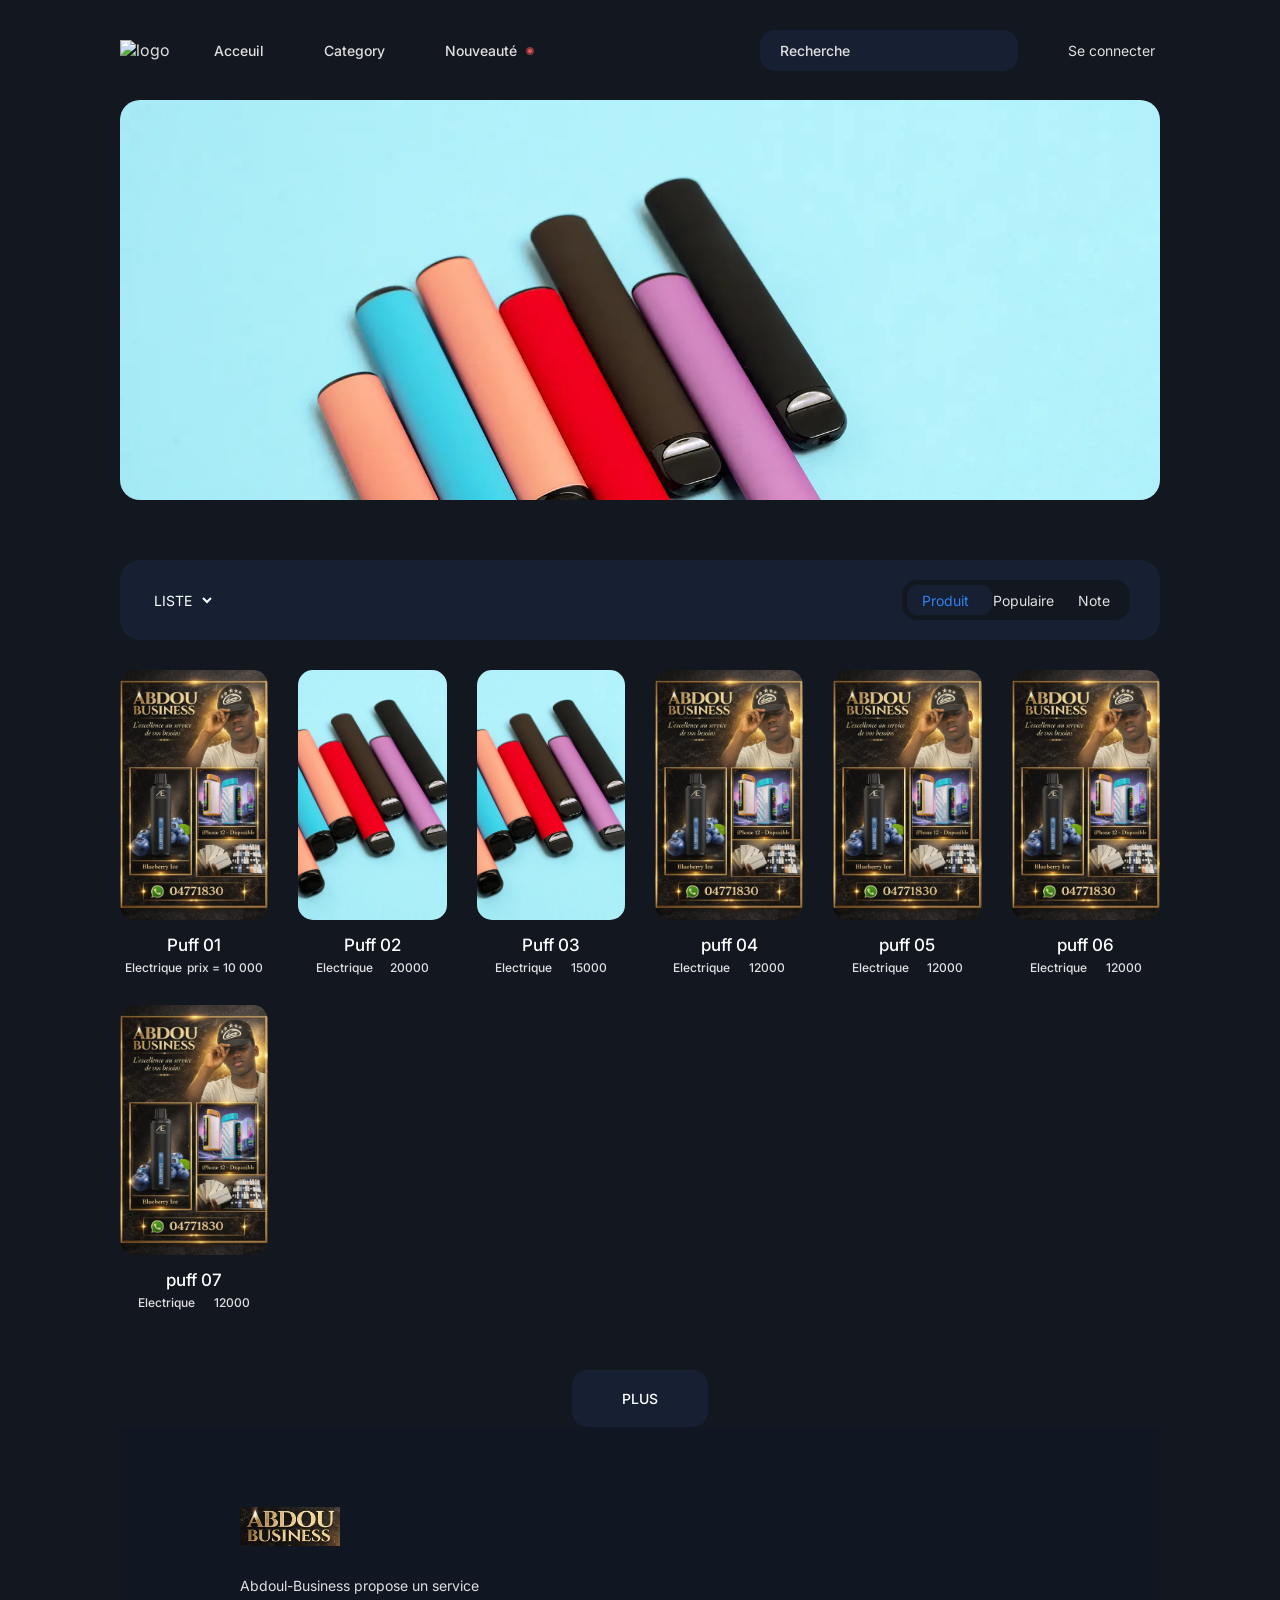
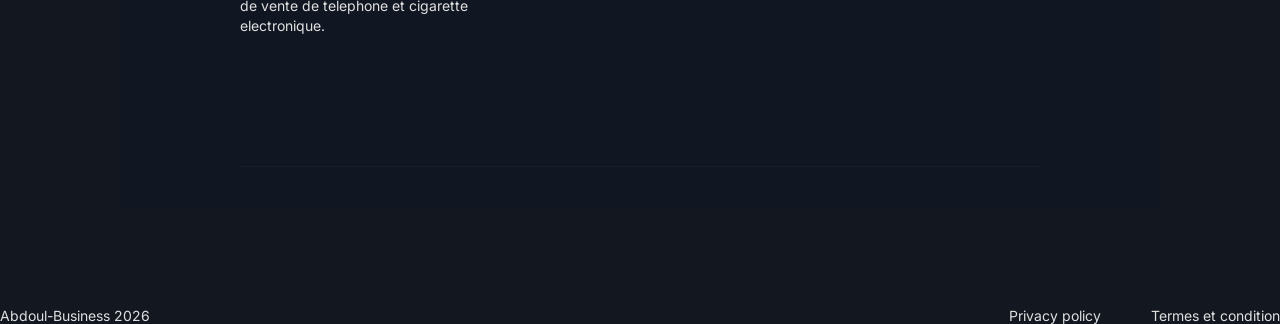
==== index.html @ e09f7b4c "Update and rename index.html.html to index.html" ====
<!DOCTYPE html>
<html lang="en">
<head>
    <meta charset="UTF-8">
    <meta name="viewport" content="width=device-width, initial-scale=1.0">
    <title>Abdoul-Business</title>
    <link rel="stylesheet" href="css.css">
    <link rel="stylesheet" href="js.js">
</head>
<body>
    <div class="container">
        <header class="">
            <div class="navbar">
                <button class="navbar-menu-btn">
                    <span class="one"></span>
                    <span class="two"></span>
                    <span class="three"></span>
                </button>

                <a href="#" class="navbar-brand">
                    <img src="" alt="logo">
                </a>

                <nav class="">
                    <ul class="navbar-nav">
                        <li><a href="#" class="navbar-link">Acceuil</a></li>
                        <li><a href="#category" class="navbar-link">Category</a></li>
                        <li><a href="#live" class="navbar-link indicator">Nouveauté</a></li>
                    </ul>
                </nav>

                <div class="navbar-actions">
                    <form action="#" class="navbar-form">
                        <input type="text" name="search" placeholder="Recherche" class="navbar-form-search">

                        <button class="navbar-form-btn">
                            <ion-icon name="search"></ion-icon>
                        </button>
    
                        <button class="navbar-form-close">
                            <ion-icon name="close-circle-outline"></ion-icon>
                        </button>
                    </form>

                    <button class="navbar-search-btn">
                        <ion-icon name="search"></ion-icon>
                    </button>

                    <a href="#" class="navbar-signin">
                        <span>Se connecter</span>
                        <ion-icon name="log-in"></ion-icon>
                    </a>
                </div>
            </div>
        </header>

        <main>
            <section class="banner">
                <div class="banner-card">
                    <img src="Puff.png" alt="banner" class="banner-img">

                </div>

            </section>

            <section class="movies">
                <div class="filter-bar">
                    <div class="filter-dropdowns">
                       

                        <select name="year" class="year">
                            <option value="all years">LISTE</option>
                            <option value="2024">Puff 01</option>
                            <option value="2020-2023">Puff 01</option>
                            <option value="2010-2019">Puff 01</option>
                            <option value="2000-2009">Puff 01</option>
                            <option value="1980-1999">Puff 01</option>
                        </select>
                    </div>

                    <div class="filter-radios">
                        <input type="radio" name="grade" id="featured" checked>
                        <label for="featured">Produit</label>

                        <input type="radio" name="grade" id="popular">
                        <label for="popular">Populaire</label>

                        <input type="radio" name="grade" id="newest">
                        <label for="newest">Note</label>

                        <div class="checked-radio-bg"></div>
                    </div>
                </div>

                <div class="movies-grid">
                    <div class="movie-card">
                        <div class="card-head">
                            <img src="jp1.jpg" alt="movie" class="card-img">

                            <div class="card-overlay">

                                <div class="bookmark">
                                    <ion-icon name="bookmark"></ion-icon>
                                </div>

                                <div class="rating">
                                    <ion-icon name="star-outline"></ion-icon>
                                    <span>6.3</span>
                                </div>

                                <div class="play">
                                    <ion-icon name="play-circle-outline"></ion-icon>
                                </div>
                            </div>
                        </div>

                        <div class="card-body">
                            <h3 class="card-title">Puff 01</h3>

                            <div class="card-info">
                                <span class="genre">Electrique</span>
                                <span class="year">prix = 10 000</span>
                            </div>
                        </div>
                    </div>

                    <div class="movie-card">
                        <div class="card-head">
                            <img src="Puff.png"movie" class="card-img">

                            <div class="card-overlay">

                                <div class="bookmark">
                                    <ion-icon name="bookmark"></ion-icon>
                                </div>

                                <div class="rating">
                                    <ion-icon name="star-outline"></ion-icon>
                                    <span>7.4</span>
                                </div>

                                <div class="play">
                                    <ion-icon name="play-circle-outline"></ion-icon>
                                </div>
                            </div>
                        </div>

                        <div class="card-body">
                            <h3 class="card-title">Puff 02</h3>

                            <div class="card-info">
                                <span class="genre">Electrique</span>
                                <span class="year">20000</span>
                            </div>
                        </div>
                    </div>

                    <div class="movie-card">
                        <div class="card-head">
                            <img src="Puff.png"movie" class="card-img">

                            <div class="card-overlay">

                                <div class="bookmark">
                                    <ion-icon name="bookmark"></ion-icon>
                                </div>

                                <div class="rating">
                                    <ion-icon name="star-outline"></ion-icon>
                                    <span>5.6</span>
                                </div>

                                <div class="play">
                                    <ion-icon name="play-circle-outline"></ion-icon>
                                </div>
                            </div>
                        </div>

                        <div class="card-body">
                            <h3 class="card-title">Puff 03</h3>

                            <div class="card-info">
                                <span class="genre">Electrique</span>
                                <span class="year">15000</span>
                            </div>
                        </div>
                    </div>

                    <div class="movie-card">
                        <div class="card-head">
                            <img src="jp1.jpg" class="card-img">

                            <div class="card-overlay">

                                <div class="bookmark">
                                    <ion-icon name="bookmark"></ion-icon>
                                </div>

                                <div class="rating">
                                    <ion-icon name="star-outline"></ion-icon>
                                    <span>6.3</span>
                                </div>

                                <div class="play">
                                    <ion-icon name="play-circle-outline"></ion-icon>
                                </div>
                            </div>
                        </div>

                        <div class="card-body">
                            <h3 class="card-title">puff 04</h3>

                            <div class="card-info">
                                <span class="genre">Electrique</span>
                                <span class="year">12000</span>
                            </div>
                        </div>
                    </div>

                    <div class="movie-card">
                        <div class="card-head">
                            <img src="jp1.jpg" class="card-img">

                            <div class="card-overlay">

                                <div class="bookmark">
                                    <ion-icon name="bookmark"></ion-icon>
                                </div>

                                <div class="rating">
                                    <ion-icon name="star-outline"></ion-icon>
                                    <span>6.3</span>
                                </div>

                                <div class="play">
                                    <ion-icon name="play-circle-outline"></ion-icon>
                                </div>
                            </div>
                        </div>

                        <div class="card-body">
                            <h3 class="card-title">puff 05</h3>

                            <div class="card-info">
                                <span class="genre">Electrique</span>
                                <span class="year">12000</span>
                            </div>
                        </div>
                    </div>

                    <div class="movie-card">
                        <div class="card-head">
                            <img src="jp1.jpg" class="card-img">

                            <div class="card-overlay">

                                <div class="bookmark">
                                    <ion-icon name="bookmark"></ion-icon>
                                </div>

                                <div class="rating">
                                    <ion-icon name="star-outline"></ion-icon>
                                    <span>6.3</span>
                                </div>

                                <div class="play">
                                    <ion-icon name="play-circle-outline"></ion-icon>
                                </div>
                            </div>
                        </div>

                        <div class="card-body">
                            <h3 class="card-title">puff 06</h3>

                            <div class="card-info">
                                <span class="genre">Electrique</span>
                                <span class="year">12000</span>
                            </div>
                        </div>
                    </div>

                    <div class="movie-card">
                        <div class="card-head">
                            <img src="jp1.jpg" class="card-img">

                            <div class="card-overlay">

                                <div class="bookmark">
                                    <ion-icon name="bookmark"></ion-icon>
                                </div>

                                <div class="rating">
                                    <ion-icon name="star-outline"></ion-icon>
                                    <span>6.3</span>
                                </div>

                                <div class="play">
                                    <ion-icon name="play-circle-outline"></ion-icon>
                                </div>
                            </div>
                        </div>

                        <div class="card-body">
                            <h3 class="card-title">puff 07</h3>

                            <div class="card-info">
                                <span class="genre">Electrique</span>
                                <span class="year">12000</span>
                            </div>
                        </div>
                    </div>


                </div>

                <button class="load-more">PLUS</button>
           
            

        <footer>
            <div class="footer-content">
                <div class="footer-brand">
                    <img src="jpg.jpg" alt="image" class="footer-logo">
                    <p class="slogan">Abdoul-Business propose un service de vente de telephone et cigarette electronique.</p>

                    <div class="social-link">
                        <a href="#"><ion-icon name="logo-facebook"></ion-icon></a>
                        <a href="#"><ion-icon name="logo-twitter"></ion-icon></a>
                        <a href="#"><ion-icon name="logo-instagram"></ion-icon></a>
                        <a href="#"><ion-icon name="logo-tiktok"></ion-icon></a>
                        <a href="#"><ion-icon name="logo-youtube"></ion-icon></a>
                    </div>
                </div>
    
                    
                   
                </div>
            </div>
            
            <div class="footer-copyright">
                <div class="copyright">
                    <p>Abdoul-Business 2026</p>
                </div>

                <div class="wrapper">
                    <a href="#">Privacy policy</a>
                    <a href="#">Termes et condition </a>
                </div>
            </div>

        </footer>
    </div>

    <script type="module" src="https://unpkg.com/ionicons@7.1.0/dist/ionicons/ionicons.esm.js"></script>
    <script nomodule src="https://unpkg.com/ionicons@7.1.0/dist/ionicons/ionicons.js"></script>
    <script src="main.js"></script>
</body>
</html>
---- css.css ----
@import url('https://fonts.googleapis.com/css2?family=Inter:ital,opsz,wght@0,14..32,100..900;1,14..32,100..900&display=swap');

:root{
    --live-indicator-shadow: hsla(0, 79%, 63%, .5);
    --rich-blank-fogra-30: hsl(219, 32%, 10%);
    --rich-blank-fogra-29: hsl(222, 25%, 10%);
    --live-indicator: hsl(0, 79%, 63%);
    --oxford-blue-50: hsla(218, 39%, 14%, .8);
    --oxford-blue: hsl(218, 39%, 14%);
    --light-azure: hsl(214, 84%, 56%);
    --off-white: hsl(0, 0%, 88%);
    --yellow: hsl(45, 100%, 54%);
    --white: hsl(0, 0%, 100%);
    --azure: hsl(211, 100%, 50%);

    --font-family: "Inter", sans-serif;

    --section-heading: 40px;
    --font-size-large: 22px;
    --font-size-medium: 17px;
    --font-size-small: 14px;
    --font-size-extra-small: 12px;

    --fw7: 700;
    --fw6: 600;
    --fw5: 500;

    --padding-x: 120px;
}

*{
    margin: 0;
    padding: 0;
    transition: all .5s ease;
}

*, *::before, *::after {box-sizing: border-box;}

html{ font-family: var(--font-family);}

h1, h2, h3, h4, h5, h6 {color: var(--white);}

body{
    background: var(--rich-blank-fogra-29);
    color: var(--off-white);
    -webkit-font-smoothing: antialiased;
}

img{
    display: block;
    width: 100%;
    height: 100%;
    pointer-events: none;
    object-fit: cover;
}

input, button, select{
    font: inherit;
    background: none;
    border: none;
    outline: none;
}

button{
    color: var(--off-white);
    cursor: pointer;
}

li{list-style: none;}

a{
    text-decoration: none;
    display: block;
    color: var(--off-white);
}

::-webkit-scrollbar{
    background: transparent;
    border-left: 1px solid var(--oxford-blue);
}

    ::-webkit-scrollbar-thumb{
        background: var(--light-azure);
        border-radius: 5em;
        border: 3px solid var(--rich-blank-fogra-29);
    }

header, nav { background: var(--rich-blank-fogra-29);}



.container{
    max-width: 1920px;
    margin: auto;
}

.navbar, .banner, .movies, .category, .live{ padding: 0 var(--padding-x);}

.section-heading{
    font-size: var(--section-heading);
    font-weight: var(--fw5);
    margin-bottom: 60px;
}

/*HEADER*/

.navbar{
    height: 100px;
    display: flex;
    justify-content: space-between;
    align-items: center;
}

.navbar-menu-btn{ display: none;}

nav{ margin-right: 200px;}

.navbar-nav{ display: flex;}

    .navbar-nav li:not(:last-child) {margin-right: 60px;}

.navbar-link{ 
    font-size: var(--font-size-small);
    font-weight: var(--fw5);
}

    .navbar-link:hover{ color: var(--light-azure);}

.indicator{ position: relative;}

    .indicator::after{
        content: '';
        background: var(--live-indicator);
        position: absolute;
        top: calc(50% - 1px);
        right: -15px;
        width: 4px;
        height: 4px;
        box-shadow: 0 0 0 2px var(--live-indicator-shadow);
        border-radius: 5px;
    }

.navbar-actions{
    display: flex;
    align-items: center;
}

.navbar-form{
    position: relative;
    margin-right: 50px;
}

.navbar-form-search{
    background: var(--oxford-blue);
    width: 100%;
    padding: 12px 20px;
    border-radius: 15px;
    color: var(--off-white);
    font-size: var(--font-size-small);
    font-weight: var(--fw5);
}

.navbar-form-btn{
    background: var(--oxford-blue);
    position: absolute;
    top: calc(50% - 10px);
    right: 10px;
}

.navbar-form-btn ion-icon, .navbar-search-btn ion-icon{
    font-size: 20px;
    color: var(--light-azure);
    --ionicon-stroke-width: 50px;
}

    .navbar-form-btn:hover ion-icon, .navbar-form-search::placeholder { color: var(--off-white);}

.navbar-form-close, .navbar-search-btn{ display: none;}

.navbar-signin{
    display: flex;
    align-items: center;
    font-size: var(--font-size-small);
}

    .navbar-signin ion-icon{
        font-size: 22px;
        color: var(--light-azure);
        margin-left: 5px;
        --ionicon-stroke-width: 30px;
    }

    .navbar-signin:hover span{color: var(--light-azure);}

/*BANNER SECTION*/

.banner{ margin-bottom: 60px;}

.banner-card{
    position: relative;
    height: 400px;
    overflow: hidden;
    border-radius: 20px;
    cursor: pointer;
}

    .banner-card .card-content{
        position: absolute;
        right: 80px;
        bottom: 60px;
        left: 80px;
    }

    .banner-card .card-info{
        display: flex;
        align-items: center;
        margin-bottom: 20px;
    }

        .banner-card .card-info div{
            display: flex;
            align-items: center;
            margin-right: 20px;
        }

        .banner-card .card-info ion-icon{
            font-size: 2px;
            color: var(--azure);
            margin-right: 5px;
        }

        .banner-card .card-info span{ font-weight: var(--fw6);}

        .banner-card .card-info .quality{
            background: var(--azure);
            padding: 20px 5px;
            border-radius: 5px;
            font-weight: var(--fw7);
        }

    .banner-card .card-title{
        font-size: 3em;
        color: var(--white);
        text-shadow: 2px 0 2px #0007;
    }

    .banner-card:hover .banner-img{ transform: scale(1.1);}

.banner-img{ object-position: top;}

/*MOVIES SECTION*/

.movies{ margin-bottom: 60px;}

.filter-bar{
    display: flex;
    justify-content: space-between;
    align-items: center;
    background: var(--oxford-blue);
    padding: 20px 30px;
    border-radius: 20px;
    margin-bottom: 30px;
}

    .filter-bar select{
        color: var(--white);
        font-size: var(--font-size-small);
        margin-right: 15px;
        cursor: pointer;
    }

    .filter-bar option{ background: var(--oxford-blue);}

.filter-radios{
    position: relative;
    background: var(--rich-blank-fogra-29);
    padding: 10px;
    border-radius: 15px;
}

    .filter-radios input{ display: none;}

    .filter-radios label{
        position: relative;
        margin: 0 10px;
        font-size: var(--font-size-small);
        user-select: none;
        cursor: pointer;
        z-index: 10;
    }

        .filter-radios input:checked + label, .filter-radios label:hover {color: var(--light-azure);}

input ~ .checked-radio-bg{
    --width: 85px;
    --left: 5px;

    background: var(--oxford-blue);
    position: absolute;
    top: 5px;
    left: var(--left);
    bottom: 5px;
    width: var(--width);
    border-radius: 10px;
}

    #popular:checked ~ .checked-radio-bg{ 
        --width: 73px;
        --left: 90px;
    }

    #newest:checked ~ .checked-radio-bg{
        --width: 81px;
        --left: 163px;
    }

.movies-grid{
    display: grid;
    grid-template-columns: repeat(auto-fill, minmax(140px, 1fr));
    gap: 30px;
    margin-bottom: 60px;
}

.movie-card{
    --scale: .8;

    cursor: pointer;
}

    .movie-card .card-head{
        position: relative;
        height: 250px;
        border-radius: 15px;
        margin-bottom: 15px;
        overflow: hidden;
    }

        .movie-card:hover .card-img{ transform: scale(1.1);}

    .movie-card .card-overlay{
        position: absolute;
        inset: 0;
        opacity: 0;
        backdrop-filter: blur(5px);
    }

        .movie-card:hover .card-overlay{ opacity: 1;}
    
    .movie-card .bookmark, .movie-card .rating{
        position: absolute;
        top: 15px;
        padding: 6px;
        border-radius: 10px;
        color: var(--light-azure);
        transform: scale(var(--scale));
    }

        .movie-card .bookmark{
            background: var(--oxford-blue);
            left: 15px;
        }

            .movie-card .bookmark:hover{ color: var(--yellow);}

        .movie-card .rating{
            display: flex;
            align-items: center;
            right: 15px;
            background: var(--oxford-blue-50);
        }

            .movie-card .rating span{
                color: var(--white);
                font-size: 13px;
                font-weight: var(--fw5);
                margin-left: 5px;
            }
        
    .movie-card ion-icon{
        font-size: 16px;
        display: block;
        --ionicon-stroke-width: 50px;
    }

    .movie-card .play{
        position: absolute;
        top: 50%;
        left: 50%;
        transform: translate(-50%, -50%) scale(var(--scale));
    }

        .movie-card .play ion-icon{
            font-size: 60px;
            --ionicon-stroke-width: 20px;
        }

            .movie-card:hover :is(.bookmark, .rating, .play){ --scale: 1;}
    
    .movie-card .card-title{
        font-size: var(--font-size-medium);
        font-weight: var(--fw5);
        margin-bottom: 5px;
        text-align: center;
    }

        .movie-card:hover .card-title{ color: var(--light-azure);}

    .movie-card .card-info{
        display: flex;
        justify-content: space-evenly;
        font-size: var(--font-size-extra-small);
        font-weight: var(--fw5);
    }

.load-more{
    background: var(--oxford-blue);
    display: block;
    padding: 20px 50px;
    margin: auto;
    font-size: var(--font-size-small);
    font-weight: var(--fw5);
    border-radius: 15px;
    color: var(--white);
}

    .load-more:hover{ background: var(--light-azure);}

/*CATEGORY SECTION*/

.category{ margin-bottom: 60px;}

.category-grid{
    display: grid;
    grid-template-columns: repeat(4, 1fr);
    gap: 30px;
}

.category-card{
    position: relative;
    height: 150px;
    border-radius: 20px;
    overflow: hidden;
    cursor: pointer;
}

    .category-card::after{
        content: '';
        position: absolute;
        inset: 0;
        background: linear-gradient(180deg, transparent 20%, #000a);
    }

    .category-card .name, .category-card .total{
        position: absolute;
        bottom: 20px;
        color: var(--white);
        z-index: 20;
    }

        .category-card .name{
            left: 20px;
            font-size: 20px;
        }

            .category-card:hover .name{ color: var(--light-azure);}

        .category-card .total{
            right: 20px;
            font-size: 18px;
            background: var(--oxford-blue-50);
            padding: 5px 8px;
            border-radius: 8px;
        }

/*LIVE SECTION*/

.live{ margin-bottom: 60px;}

.live-grid{
    display: grid;
    grid-template-columns: repeat(auto-fit, minmax(250px, 1fr));
    gap: 30px;
}

.live-card{ cursor: pointer;}

    .live-card .card-head{
        position: relative;
        height: 250px;
        border-radius: 20px;
        margin-bottom: 15px;
        overflow: hidden;
    }

        .live-card .card-head::after{
            content: '';
            position: absolute;
            inset: 0;
            background: linear-gradient(180deg, transparent 20%, #000a);
        }

        .live-card:hover .card-img{ transform: scale(1.1);}

    .live-card .live-badge, .live-card .total-viewers{
        position: absolute;
        left: 30px;
        border-radius: 10px;
        padding: 5px 10px;
        z-index: 10;
    }

        .live-card .live-badge{
            top: 30px;
            font-size: var(--font-size-extra-small);
            font-weight: var(--fw5);
            background: var(--live-indicator);
        }

        .live-card .total-viewers{
            bottom: 30px;
            font-size: 15px;
            font-weight: var(--fw6);
            background: var(--oxford-blue-50);
        }

    .live-card .play{
        position: absolute;
        top: 50%;
        left: 50%;
        transform: translate(-50%, -50%) scale(.8);
        opacity: 0;
        z-index: 10;
    }

        .live-card:hover .play{ 
            transform: translate(-50%, -50%) scale(1); 
            opacity: 1;
        }

        .live-card .play ion-icon{
            font-size: 60px;
            --ionicon-stroke-width: 20px;
        }
       
    .live-card .card-body{
        display: flex;
        justify-content: flex-start;
        align-items: flex-start;
    }

    .live-card .avatar{
        width: 40px;
        border-radius: 10px;
        margin-right: 15px;
    }

    .live-card .card-title{
        font-size: var(--font-size-large);
        font-weight: var(--fw5);
    }

        .live-card:hover .card-title{ color: var(--light-azure);}

/*FOOTER*/

footer{
    background: var(--rich-blank-fogra-30);
    padding: 80px var(--padding-x) 40px;
}

.footer-content{
    display: flex;
    justify-content: space-between;
    align-items: flex-start;
    border-bottom: 1px solid var(--oxford-blue-50);
    padding-bottom: 80px;
}

.footer-brand{
    max-width: 250px;
    margin-right: 130px;
}

.footer-logo{
    width: 100px;
    margin-bottom: 30px;
}

.slogan{
    font-size: var(--font-size-small);
    line-height: 20px;
    margin-bottom: 20px;
}

.social-link a { display: inline-block;}

.social-link ion-icon{
    font-size: 25px;
    margin-right: 20px;
}

.footer-links{
    width: 100%;
    display: grid;
    grid-template-columns: repeat(4, 1fr);
    gap: 50px;
    align-items: flex-end;
}

.link-heading{ margin-bottom: 20px;}

.link-item{ font-size: var(--font-size-small);}

    ul .link-item:not(:last-child) { margin-bottom: 10px;}

    .link-item:hover a{ color: var(--light-azure);}

.footer-copyright{
    display: flex;
    justify-content: space-between;
    align-items: center;
    padding-top: 40px;
}

    .footer-copyright p, .wrapper a{ font-size: var(--font-size-small);}

        .wrapper a:hover { color: var(--light-azure);}

        .wrapper a:not(:last-child) { margin-right: 50px;}

.wrapper{ display: flex;}

/*MEDIA QUERIES*/

@media screen and (max-width: 1200px){
    :root{
        --padding-x: 80px;
    }

    header{
        position: fixed;
        top: 0;
        left: 0;
        width: 100%;
        overflow: hidden;
        z-index: 50;
    }

        header.active{ top: 250px;}

    .navbar-menu-btn{
        display: block;
        position: absolute;
        top: 50%;
        left: var(--padding-x);
        transform: translateY(-50%);
    }
    
        .navbar-menu-btn span{
            display: block;
            background: var(--off-white);
            width: 25px;
            height: 2px;
            margin: 8px;
        }
            
            .navbar-menu-btn.active span{ background: var(--light-azure);}

        .navbar-menu-btn .two {width: 20px;}
        .navbar-menu-btn .three{ width: 15px;}

            .navbar-menu-btn.active .one{ transform: rotate(45deg) translateY(14px);}
            .navbar-menu-btn.active .two{ width: 0;}
            .navbar-menu-btn.active .three{
                width: 25px;
                transform: rotate(-45deg) translateY(-14px);
            }

    .navbar-brand{ margin-left: 50px;}

    nav{
        position: fixed;
        top: -250px;
        left: 0;
        width: 100%;
        z-index: 100;
    }

        nav.active {top: 0;}

    .navbar-nav{
        height: 250px;
        flex-direction: column;
        justify-content: center;
        align-items: flex-start;
        padding-left: var(--padding-x);
        border-bottom: 1px solid var(--oxford-blue);
    }

        .navbar-nav li:not(:last-child){
            margin-right: 0;
            margin-bottom: 30px;
        }
    
    .navbar-form{
        position: absolute;
        top: 100%;
        left: var(--padding-x);
        right: var(--padding-x);
        height: 100%;
        background: var(--rich-blank-fogra-29);
        margin-right: 0;
        display: flex;
        justify-content: space-between;
        align-items: center;
        z-index: 100;
    }

        .navbar-form.active{ top: 0;}
    
    .navbar-form-search{ margin-right: 40px;}

    .navbar-form-btn{ right: 80px;}

    .navbar-form-close{
        display: block;
        padding-top: 4px;
        opacity: .8;
    }

        .navbar-form-close:hover{ opacity: 1;}

        .navbar-form-close ion-icon{
            font-size: 30px;
            color: var(--light-azure);
        }

    .navbar-search-btn{
        display: block;
        margin-right: 100px;
        padding-top: 5px;
    }

    .banner{ margin-top: 100px;}

    .banner-card .card-title{ font-size: 2.5em;}

    .category-grid{ grid-template-columns: repeat(auto-fit, minmax(200px, 1fr));}

    .footer-content{ flex-direction: column;}

    .footer-brand{
        margin-right: 0;
        margin-bottom: 60px;
    }

    .footer-links{ grid-template-columns: repeat(auto-fit, minmax(125px, 1fr));}
    
}

@media screen and (max-width: 1200px){
    :root{
        --padding-x: 60px;
    }

    .banner-card .card-content{
        bottom: 40px;
        left: 60px;
        right: 60px;
    }
}

@media screen and (max-width: 768px){
    :root{
        --padding-x: 40px;
    }

    .banner{ display: none;}

    .movies{ margin-top: 120px;}

    .filter-bar{
        flex-direction: column;
        align-items: center;
    }

        .filter-bar select{margin-bottom: 20px;}

}

@media screen and (max-width: 575px){
    :root{
        --padding-x: 20px;
        --section-heading: 32px;
        --font-size-large: 20px;
    }

    .navbar-search-btn{ margin-right: 20px;}

    .navbar-form-search { margin-right: 20px;}

    .navbar-form-btn{ right: 55px;}

    .footer-copyright{ flex-direction: column-reverse;}

    .wrapper{ margin-bottom: 20px;}
}
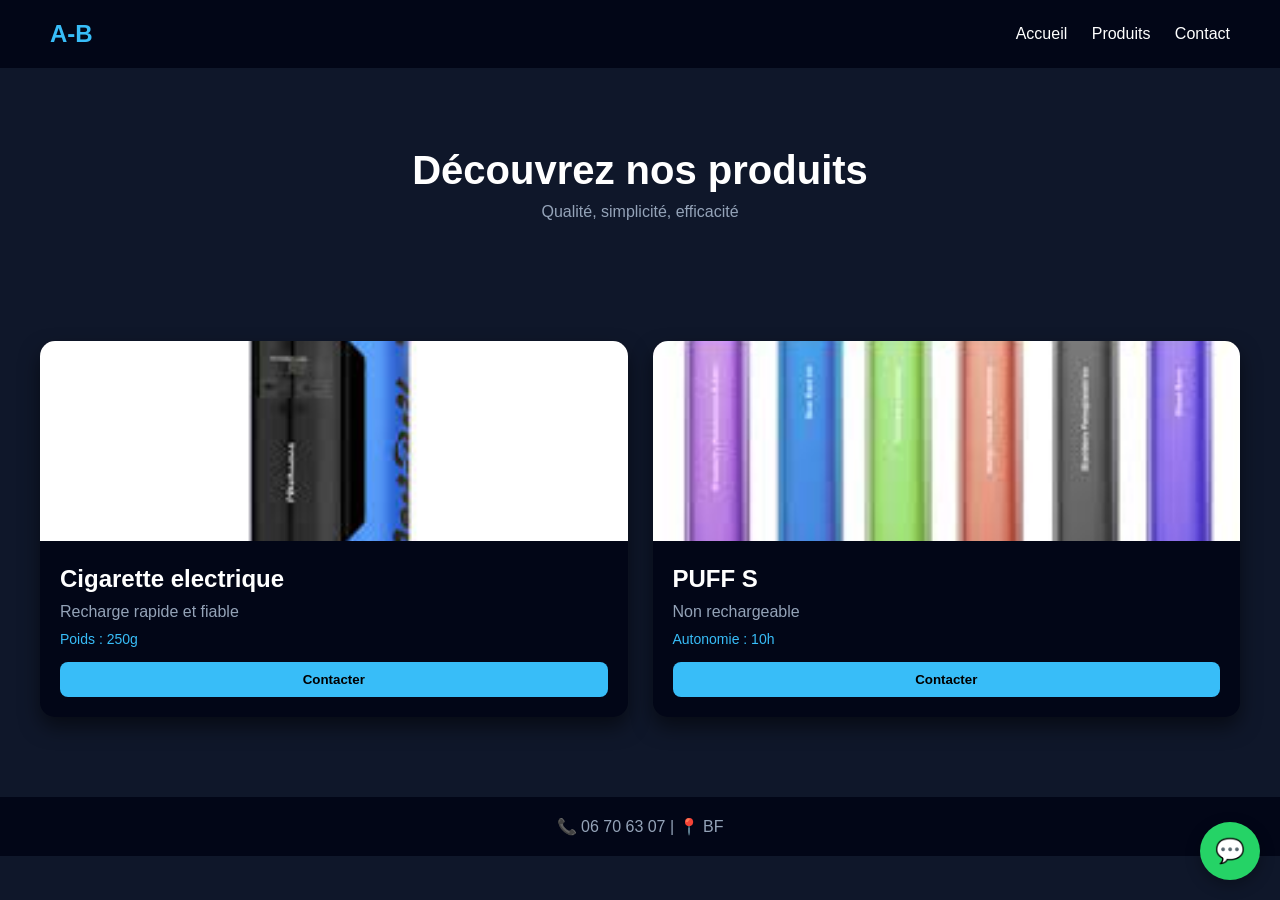
==== commit 993b07e7: "Rename index.html.html to index.html" ====
--- a/index.html
+++ b/index.html
@@ -1,358 +1,71 @@
 <!DOCTYPE html>
-<html lang="en">
+<html lang="fr">
 <head>
     <meta charset="UTF-8">
     <meta name="viewport" content="width=device-width, initial-scale=1.0">
-    <title>Abdoul-Business</title>
-    <link rel="stylesheet" href="css.css">
-    <link rel="stylesheet" href="js.js">
+    <title>A-B </title>
+    <link rel="stylesheet" href="body.css">
 </head>
 <body>
-    <div class="container">
-        <header class="">
-            <div class="navbar">
-                <button class="navbar-menu-btn">
-                    <span class="one"></span>
-                    <span class="two"></span>
-                    <span class="three"></span>
-                </button>
 
-                <a href="#" class="navbar-brand">
-                    <img src="" alt="logo">
-                </a>
+<header>
+    <div class="logo">A-B</div>
+    <nav>
+        <a href="#">Accueil</a>
+        <a href="#">Produits</a>
+        <a href="#">Contact</a>
+    </nav>
+</header>
 
-                <nav class="">
-                    <ul class="navbar-nav">
-                        <li><a href="#" class="navbar-link">Acceuil</a></li>
-                        <li><a href="#category" class="navbar-link">Category</a></li>
-                        <li><a href="#live" class="navbar-link indicator">Nouveauté</a></li>
-                    </ul>
-                </nav>
+<section class="hero">
+    <h1>Découvrez nos produits</h1>
+    <p>Qualité, simplicité, efficacité</p>
+</section>
 
-                <div class="navbar-actions">
-                    <form action="#" class="navbar-form">
-                        <input type="text" name="search" placeholder="Recherche" class="navbar-form-search">
+<section class="products">
 
-                        <button class="navbar-form-btn">
-                            <ion-icon name="search"></ion-icon>
-                        </button>
-    
-                        <button class="navbar-form-close">
-                            <ion-icon name="close-circle-outline"></ion-icon>
-                        </button>
-                    </form>
+   <div class="card">
+    <img src="PN.1.jpg" alt="">
+    <div class="card-content">
+        <h2 class="product-name">Cigarette electrique</h2>
+        <p>Recharge rapide et fiable</p>
+        <span>Poids : 250g</span>
+        <button onclick="contactWhatsApp(this)">Contacter</button>
+    </div>
+</div>
 
-                    <button class="navbar-search-btn">
-                        <ion-icon name="search"></ion-icon>
-                    </button>
+<div class="card">
+    <img src="PN.2.jpg" alt="">
+    <div class="card-content">
+        <h2 class="product-name"> PUFF S</h2>
+        <p>Non rechargeable</p>
+        <span>Autonomie : 10h</span>
+        <button onclick="contactWhatsApp(this)">Contacter</button>
+    </div>
+</div>
 
-                    <a href="#" class="navbar-signin">
-                        <span>Se connecter</span>
-                        <ion-icon name="log-in"></ion-icon>
-                    </a>
-                </div>
-            </div>
-        </header>
+</section>
 
-        <main>
-            <section class="banner">
-                <div class="banner-card">
-                    <img src="Puff.png" alt="banner" class="banner-img">
+<footer>
+    <p>📞 06 70 63 07  | 📍 BF</p>
+</footer>
+<a href="https://wa.me/22606706307?text=Bonjour%20je%20souhaite%20des%20informations" 
+   class="whatsapp-float" target="_blank">
+    💬
+</a>
 
-                </div>
+<script>
+function contactWhatsApp(button) {
+    let product = button.parentElement.querySelector(".product-name").innerText;
 
-            </section>
+    let message = "Bonjour, je suis intéressé par : " + product;
 
-            <section class="movies">
-                <div class="filter-bar">
-                    <div class="filter-dropdowns">
-                       
+    let phone = "22606706307";
 
-                        <select name="year" class="year">
-                            <option value="all years">LISTE</option>
-                            <option value="2024">Puff 01</option>
-                            <option value="2020-2023">Puff 01</option>
-                            <option value="2010-2019">Puff 01</option>
-                            <option value="2000-2009">Puff 01</option>
-                            <option value="1980-1999">Puff 01</option>
-                        </select>
-                    </div>
+    let url = "https://wa.me/" + phone + "?text=" + encodeURIComponent(message);
 
-                    <div class="filter-radios">
-                        <input type="radio" name="grade" id="featured" checked>
-                        <label for="featured">Produit</label>
-
-                        <input type="radio" name="grade" id="popular">
-                        <label for="popular">Populaire</label>
-
-                        <input type="radio" name="grade" id="newest">
-                        <label for="newest">Note</label>
-
-                        <div class="checked-radio-bg"></div>
-                    </div>
-                </div>
-
-                <div class="movies-grid">
-                    <div class="movie-card">
-                        <div class="card-head">
-                            <img src="jp1.jpg" alt="movie" class="card-img">
-
-                            <div class="card-overlay">
-
-                                <div class="bookmark">
-                                    <ion-icon name="bookmark"></ion-icon>
-                                </div>
-
-                                <div class="rating">
-                                    <ion-icon name="star-outline"></ion-icon>
-                                    <span>6.3</span>
-                                </div>
-
-                                <div class="play">
-                                    <ion-icon name="play-circle-outline"></ion-icon>
-                                </div>
-                            </div>
-                        </div>
-
-                        <div class="card-body">
-                            <h3 class="card-title">Puff 01</h3>
-
-                            <div class="card-info">
-                                <span class="genre">Electrique</span>
-                                <span class="year">prix = 10 000</span>
-                            </div>
-                        </div>
-                    </div>
-
-                    <div class="movie-card">
-                        <div class="card-head">
-                            <img src="Puff.png"movie" class="card-img">
-
-                            <div class="card-overlay">
-
-                                <div class="bookmark">
-                                    <ion-icon name="bookmark"></ion-icon>
-                                </div>
-
-                                <div class="rating">
-                                    <ion-icon name="star-outline"></ion-icon>
-                                    <span>7.4</span>
-                                </div>
-
-                                <div class="play">
-                                    <ion-icon name="play-circle-outline"></ion-icon>
-                                </div>
-                            </div>
-                        </div>
-
-                        <div class="card-body">
-                            <h3 class="card-title">Puff 02</h3>
-
-                            <div class="card-info">
-                                <span class="genre">Electrique</span>
-                                <span class="year">20000</span>
-                            </div>
-                        </div>
-                    </div>
-
-                    <div class="movie-card">
-                        <div class="card-head">
-                            <img src="Puff.png"movie" class="card-img">
-
-                            <div class="card-overlay">
-
-                                <div class="bookmark">
-                                    <ion-icon name="bookmark"></ion-icon>
-                                </div>
-
-                                <div class="rating">
-                                    <ion-icon name="star-outline"></ion-icon>
-                                    <span>5.6</span>
-                                </div>
-
-                                <div class="play">
-                                    <ion-icon name="play-circle-outline"></ion-icon>
-                                </div>
-                            </div>
-                        </div>
-
-                        <div class="card-body">
-                            <h3 class="card-title">Puff 03</h3>
-
-                            <div class="card-info">
-                                <span class="genre">Electrique</span>
-                                <span class="year">15000</span>
-                            </div>
-                        </div>
-                    </div>
-
-                    <div class="movie-card">
-                        <div class="card-head">
-                            <img src="jp1.jpg" class="card-img">
-
-                            <div class="card-overlay">
-
-                                <div class="bookmark">
-                                    <ion-icon name="bookmark"></ion-icon>
-                                </div>
-
-                                <div class="rating">
-                                    <ion-icon name="star-outline"></ion-icon>
-                                    <span>6.3</span>
-                                </div>
-
-                                <div class="play">
-                                    <ion-icon name="play-circle-outline"></ion-icon>
-                                </div>
-                            </div>
-                        </div>
-
-                        <div class="card-body">
-                            <h3 class="card-title">puff 04</h3>
-
-                            <div class="card-info">
-                                <span class="genre">Electrique</span>
-                                <span class="year">12000</span>
-                            </div>
-                        </div>
-                    </div>
-
-                    <div class="movie-card">
-                        <div class="card-head">
-                            <img src="jp1.jpg" class="card-img">
-
-                            <div class="card-overlay">
-
-                                <div class="bookmark">
-                                    <ion-icon name="bookmark"></ion-icon>
-                                </div>
-
-                                <div class="rating">
-                                    <ion-icon name="star-outline"></ion-icon>
-                                    <span>6.3</span>
-                                </div>
-
-                                <div class="play">
-                                    <ion-icon name="play-circle-outline"></ion-icon>
-                                </div>
-                            </div>
-                        </div>
-
-                        <div class="card-body">
-                            <h3 class="card-title">puff 05</h3>
-
-                            <div class="card-info">
-                                <span class="genre">Electrique</span>
-                                <span class="year">12000</span>
-                            </div>
-                        </div>
-                    </div>
-
-                    <div class="movie-card">
-                        <div class="card-head">
-                            <img src="jp1.jpg" class="card-img">
-
-                            <div class="card-overlay">
-
-                                <div class="bookmark">
-                                    <ion-icon name="bookmark"></ion-icon>
-                                </div>
-
-                                <div class="rating">
-                                    <ion-icon name="star-outline"></ion-icon>
-                                    <span>6.3</span>
-                                </div>
-
-                                <div class="play">
-                                    <ion-icon name="play-circle-outline"></ion-icon>
-                                </div>
-                            </div>
-                        </div>
-
-                        <div class="card-body">
-                            <h3 class="card-title">puff 06</h3>
-
-                            <div class="card-info">
-                                <span class="genre">Electrique</span>
-                                <span class="year">12000</span>
-                            </div>
-                        </div>
-                    </div>
-
-                    <div class="movie-card">
-                        <div class="card-head">
-                            <img src="jp1.jpg" class="card-img">
-
-                            <div class="card-overlay">
-
-                                <div class="bookmark">
-                                    <ion-icon name="bookmark"></ion-icon>
-                                </div>
-
-                                <div class="rating">
-                                    <ion-icon name="star-outline"></ion-icon>
-                                    <span>6.3</span>
-                                </div>
-
-                                <div class="play">
-                                    <ion-icon name="play-circle-outline"></ion-icon>
-                                </div>
-                            </div>
-                        </div>
-
-                        <div class="card-body">
-                            <h3 class="card-title">puff 07</h3>
-
-                            <div class="card-info">
-                                <span class="genre">Electrique</span>
-                                <span class="year">12000</span>
-                            </div>
-                        </div>
-                    </div>
-
-
-                </div>
-
-                <button class="load-more">PLUS</button>
-           
-            
-
-        <footer>
-            <div class="footer-content">
-                <div class="footer-brand">
-                    <img src="jpg.jpg" alt="image" class="footer-logo">
-                    <p class="slogan">Abdoul-Business propose un service de vente de telephone et cigarette electronique.</p>
-
-                    <div class="social-link">
-                        <a href="#"><ion-icon name="logo-facebook"></ion-icon></a>
-                        <a href="#"><ion-icon name="logo-twitter"></ion-icon></a>
-                        <a href="#"><ion-icon name="logo-instagram"></ion-icon></a>
-                        <a href="#"><ion-icon name="logo-tiktok"></ion-icon></a>
-                        <a href="#"><ion-icon name="logo-youtube"></ion-icon></a>
-                    </div>
-                </div>
-    
-                    
-                   
-                </div>
-            </div>
-            
-            <div class="footer-copyright">
-                <div class="copyright">
-                    <p>Abdoul-Business 2026</p>
-                </div>
-
-                <div class="wrapper">
-                    <a href="#">Privacy policy</a>
-                    <a href="#">Termes et condition </a>
-                </div>
-            </div>
-
-        </footer>
-    </div>
-
-    <script type="module" src="https://unpkg.com/ionicons@7.1.0/dist/ionicons/ionicons.esm.js"></script>
-    <script nomodule src="https://unpkg.com/ionicons@7.1.0/dist/ionicons/ionicons.js"></script>
-    <script src="main.js"></script>
+    window.open(url, "_blank");
+}
+</script> 
 </body>
-</html>            
+</html>
--- a/body.css
+++ b/body.css
@@ -0,0 +1,144 @@
+* {
+    margin: 0;
+    padding: 0;
+    box-sizing: border-box;
+}
+
+body {
+    font-family: 'Segoe UI', sans-serif;
+    background: #0f172a;
+    color: white;
+}
+
+/* HEADER */
+header {
+    display: flex;
+    justify-content: space-between;
+    align-items: center;
+    padding: 20px 50px;
+    background: #020617;
+}
+
+.logo {
+    font-size: 24px;
+    font-weight: bold;
+    color: #38bdf8;
+}
+
+nav a {
+    color: white;
+    margin-left: 20px;
+    text-decoration: none;
+    transition: 0.3s;
+}
+
+nav a:hover {
+    color: #38bdf8;
+}
+
+/* HERO */
+.hero {
+    text-align: center;
+    padding: 80px 20px;
+}
+
+.hero h1 {
+    font-size: 40px;
+    margin-bottom: 10px;
+}
+
+.hero p {
+    color: #94a3b8;
+}
+
+/* PRODUITS */
+.products {
+    display: grid;
+    grid-template-columns: repeat(auto-fit, minmax(250px, 1fr));
+    gap: 25px;
+    padding: 40px;
+}
+
+/* CARD */
+.card {
+    background: #020617;
+    border-radius: 15px;
+    overflow: hidden;
+    transition: 0.3s;
+    box-shadow: 0 10px 20px rgba(0,0,0,0.5);
+}
+
+.card:hover {
+    transform: translateY(-10px);
+}
+
+.card img {
+    width: 100%;
+    height: 200px;
+    object-fit: cover;
+}
+
+.card-content {
+    padding: 20px;
+}
+
+.card-content h2 {
+    margin-bottom: 10px;
+}
+
+.card-content p {
+    color: #94a3b8;
+    margin-bottom: 10px;
+}
+
+.card-content span {
+    display: block;
+    margin-bottom: 15px;
+    font-size: 14px;
+    color: #38bdf8;
+}
+
+/* BUTTON */
+button {
+    width: 100%;
+    padding: 10px;
+    border: none;
+    border-radius: 8px;
+    background: #38bdf8;
+    color: black;
+    font-weight: bold;
+    cursor: pointer;
+    transition: 0.3s;
+}
+
+button:hover {
+    background: #0ea5e9;
+}
+
+/* FOOTER */
+footer {
+    text-align: center;
+    padding: 20px;
+    background: #020617;
+    margin-top: 40px;
+    color: #94a3b8;
+}
+
+.whatsapp-float {
+    position: fixed;
+    bottom: 20px;
+    right: 20px;
+    background: #25D366;
+    color: white;
+    font-size: 24px;
+    padding: 15px;
+    border-radius: 50%;
+    text-align: center;
+    box-shadow: 0 5px 15px rgba(0,0,0,0.3);
+    text-decoration: none;
+    transition: 0.3s;
+}
+
+.whatsapp-float:hover {
+    transform: scale(1.1);
+}
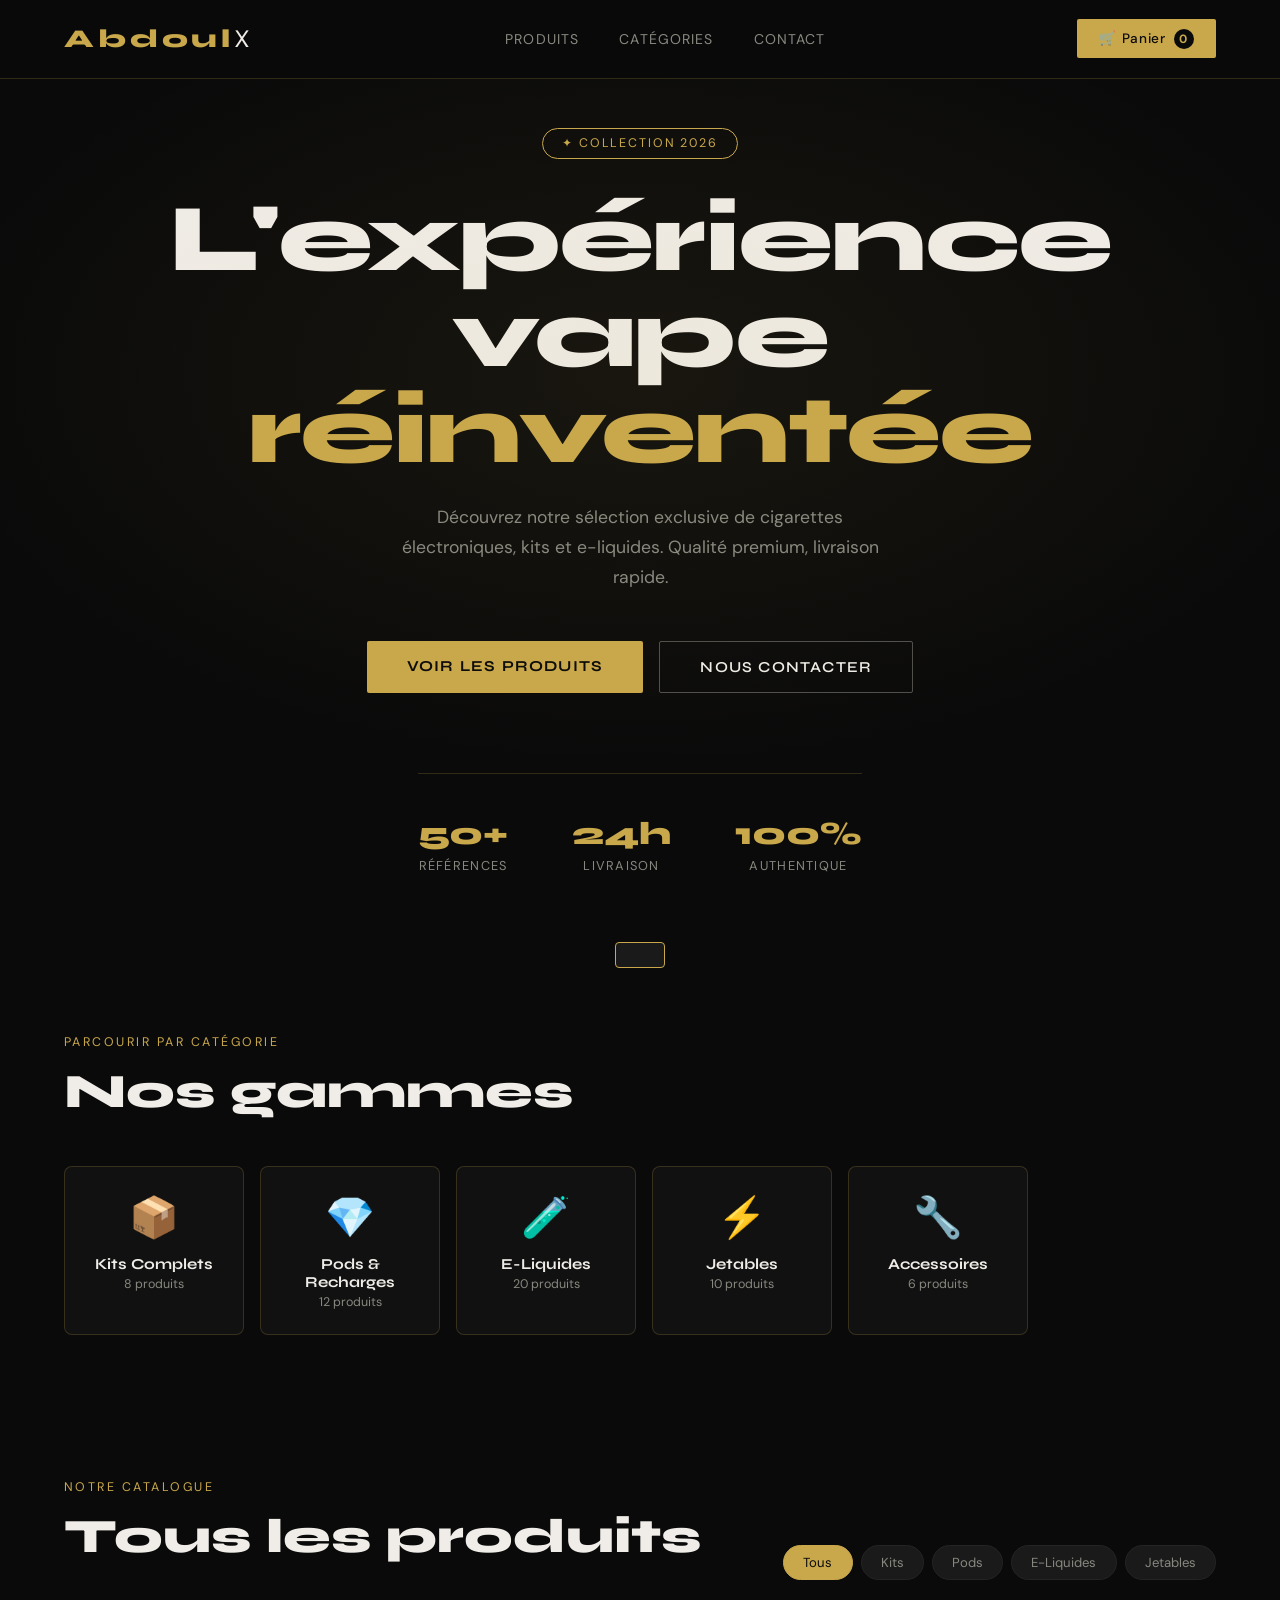
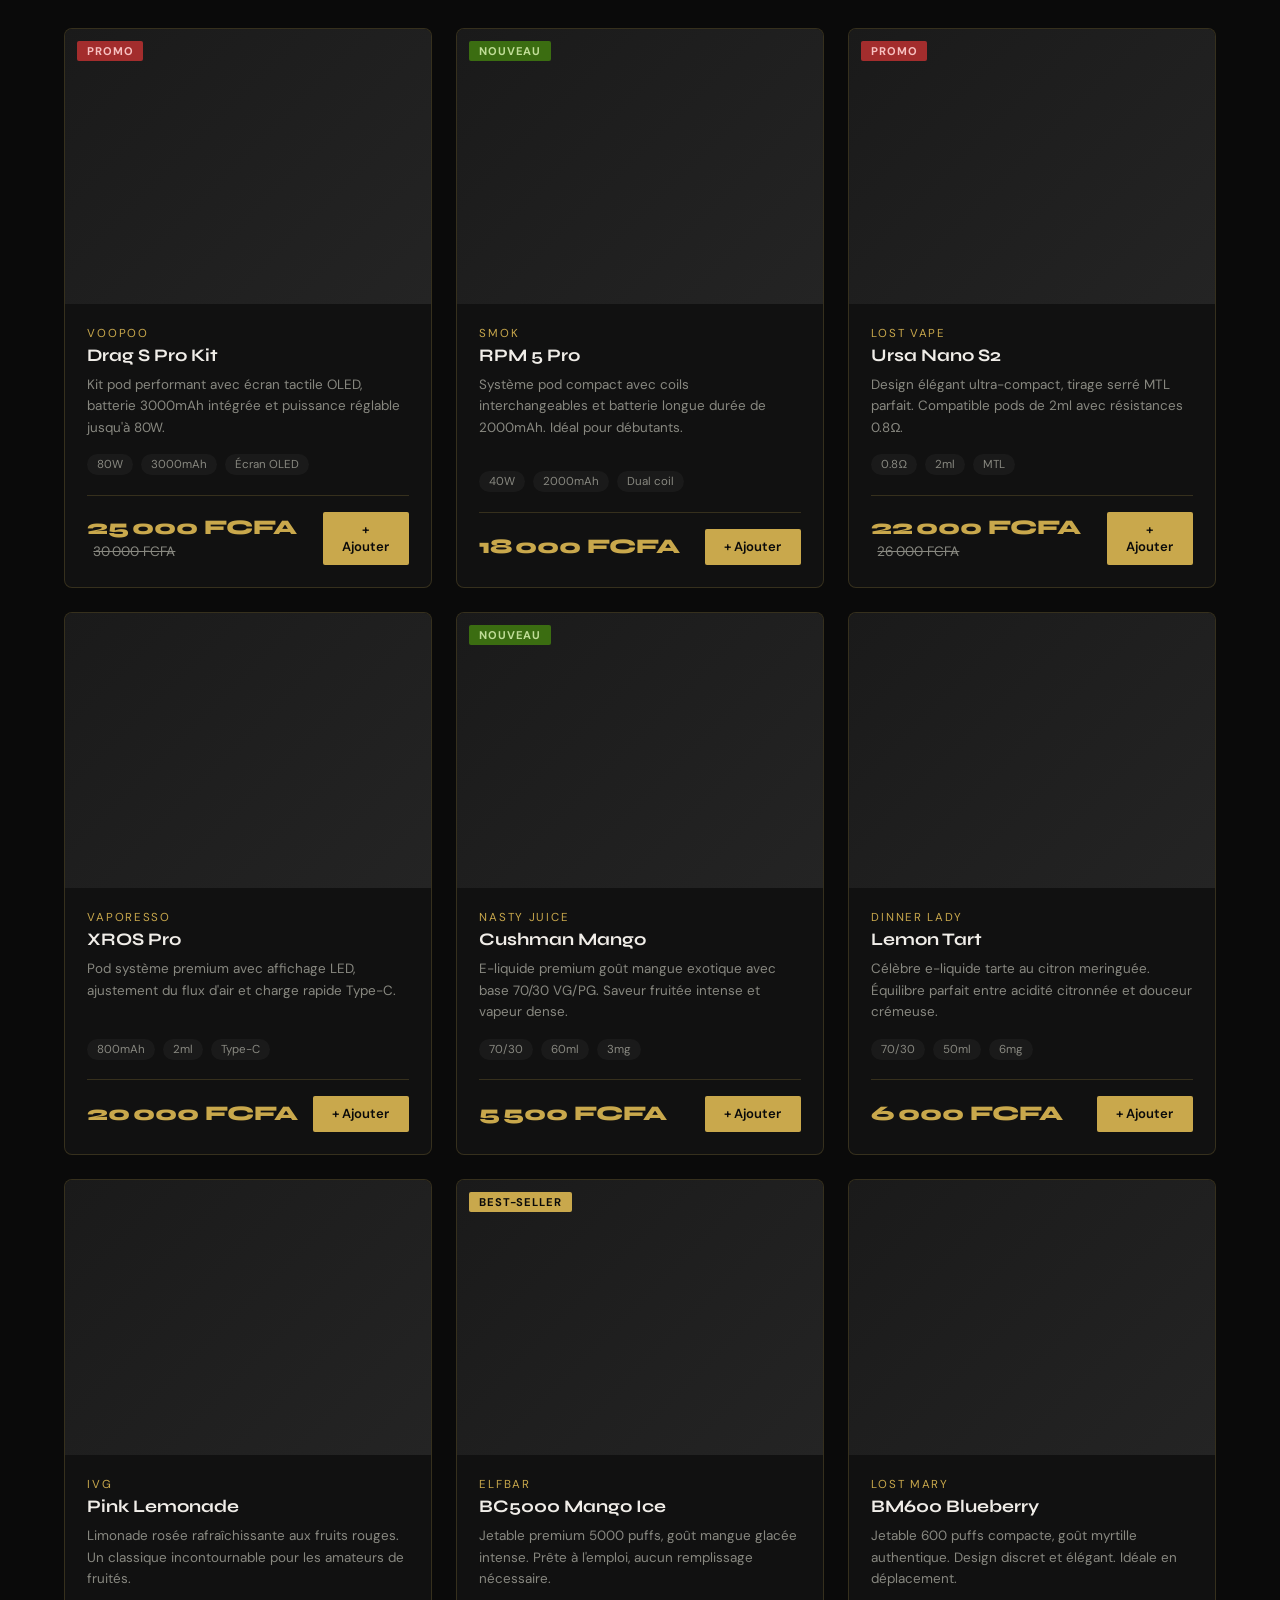
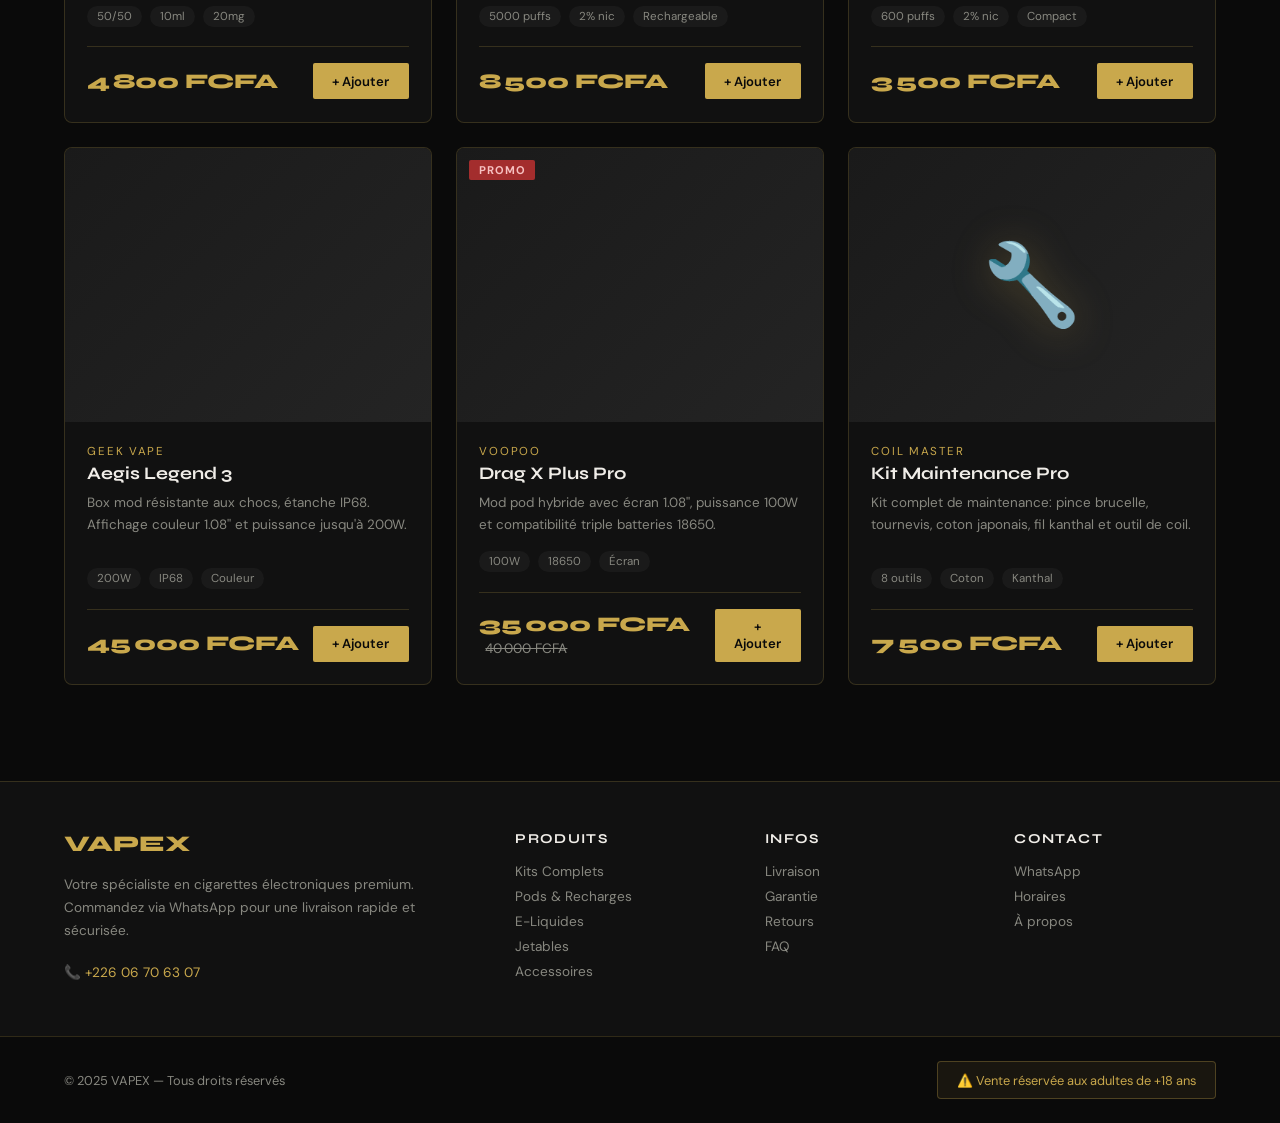
==== commit fc11de50: "Add files via upload" ====
--- a/index.html
+++ b/index.html
@@ -1,71 +1,961 @@
-<!DOCTYPE html>
-<html lang="fr">
-<head>
-    <meta charset="UTF-8">
-    <meta name="viewport" content="width=device-width, initial-scale=1.0">
-    <title>A-B </title>
-    <link rel="stylesheet" href="body.css">
-</head>
-<body>
-
-<header>
-    <div class="logo">A-B</div>
-    <nav>
-        <a href="#">Accueil</a>
-        <a href="#">Produits</a>
-        <a href="#">Contact</a>
-    </nav>
-</header>
-
-<section class="hero">
-    <h1>Découvrez nos produits</h1>
-    <p>Qualité, simplicité, efficacité</p>
-</section>
-
-<section class="products">
-
-   <div class="card">
-    <img src="PN.1.jpg" alt="">
-    <div class="card-content">
-        <h2 class="product-name">Cigarette electrique</h2>
-        <p>Recharge rapide et fiable</p>
-        <span>Poids : 250g</span>
-        <button onclick="contactWhatsApp(this)">Contacter</button>
-    </div>
-</div>
-
-<div class="card">
-    <img src="PN.2.jpg" alt="">
-    <div class="card-content">
-        <h2 class="product-name"> PUFF S</h2>
-        <p>Non rechargeable</p>
-        <span>Autonomie : 10h</span>
-        <button onclick="contactWhatsApp(this)">Contacter</button>
-    </div>
-</div>
-
-</section>
-
-<footer>
-    <p>📞 06 70 63 07  | 📍 BF</p>
-</footer>
-<a href="https://wa.me/22606706307?text=Bonjour%20je%20souhaite%20des%20informations" 
-   class="whatsapp-float" target="_blank">
-    💬
-</a>
-
-<script>
-function contactWhatsApp(button) {
-    let product = button.parentElement.querySelector(".product-name").innerText;
-
-    let message = "Bonjour, je suis intéressé par : " + product;
-
-    let phone = "22606706307";
-
-    let url = "https://wa.me/" + phone + "?text=" + encodeURIComponent(message);
-
-    window.open(url, "_blank");
-}
-</script> 
-</body>
-</html>
+<!DOCTYPE html>
+<html lang="fr">
+<head>
+<meta charset="UTF-8">
+<meta name="viewport" content="width=device-width, initial-scale=1.0">
+<title>Abdoul-Shop</title>
+<link href="https://fonts.googleapis.com/css2?family=Syne:wght@400;600;700;800&family=DM+Sans:wght@300;400;500&display=swap" rel="stylesheet">
+<style>
+  :root {
+    --gold: #C9A84C;
+    --gold-light: #F0D080;
+    --dark: #0A0A0A;
+    --dark2: #111111;
+    --dark3: #1A1A1A;
+    --dark4: #242424;
+    --text: #F0EDE8;
+    --muted: #888880;
+    --accent: #C9A84C;
+    --border: rgba(201,168,76,0.2);
+  }
+
+  * { margin:0; padding:0; box-sizing:border-box; }
+
+  body {
+    font-family: 'DM Sans', sans-serif;
+    background: var(--dark);
+    color: var(--text);
+    overflow-x: hidden;
+  }
+
+  /* NAV */
+  nav {
+    position: fixed; top:0; left:0; right:0; z-index:100;
+    display:flex; align-items:center; justify-content:space-between;
+    padding: 1.2rem 4rem;
+    background: rgba(10,10,10,0.92);
+    backdrop-filter: blur(20px);
+    border-bottom: 0.5px solid var(--border);
+  }
+
+  .logo {
+    font-family: 'Syne', sans-serif;
+    font-size: 1.6rem; font-weight: 800;
+    letter-spacing: 0.15em;
+    color: var(--gold);
+  }
+
+  .logo span { color: var(--text); font-weight: 400; }
+
+  nav ul { list-style:none; display:flex; gap:2.5rem; }
+  nav a { text-decoration:none; color: var(--muted); font-size:0.88rem; letter-spacing:0.08em; text-transform:uppercase; transition:color 0.2s; }
+  nav a:hover { color: var(--gold); }
+
+  .cart-btn {
+    background: var(--gold);
+    color: var(--dark);
+    border:none; cursor:pointer;
+    padding: 0.6rem 1.4rem;
+    font-family:'DM Sans',sans-serif;
+    font-weight:500; font-size:0.85rem;
+    letter-spacing:0.05em;
+    border-radius:2px;
+    display:flex; align-items:center; gap:8px;
+    transition: background 0.2s;
+  }
+
+  .cart-btn:hover { background: var(--gold-light); }
+
+  .cart-count {
+    background: var(--dark);
+    color: var(--gold);
+    border-radius: 50%;
+    width:20px; height:20px;
+    display:flex; align-items:center; justify-content:center;
+    font-size:0.75rem; font-weight:700;
+  }
+
+  /* HERO */
+  .hero {
+    min-height: 100vh;
+    display:flex; flex-direction:column;
+    align-items:center; justify-content:center;
+    text-align:center;
+    padding: 8rem 2rem 4rem;
+    position:relative;
+    overflow:hidden;
+  }
+
+  .hero-bg {
+    position:absolute; inset:0;
+    background: radial-gradient(ellipse 80% 60% at 50% 40%, rgba(201,168,76,0.08) 0%, transparent 70%);
+    pointer-events:none;
+  }
+
+  .hero-badge {
+    display:inline-block;
+    padding: 0.4rem 1.2rem;
+    border: 0.5px solid var(--gold);
+    border-radius:20px;
+    font-size:0.78rem;
+    letter-spacing:0.15em;
+    text-transform:uppercase;
+    color: var(--gold);
+    margin-bottom:2rem;
+  }
+
+  .hero h1 {
+    font-family:'Syne',sans-serif;
+    font-size: clamp(3rem, 8vw, 6rem);
+    font-weight:800;
+    line-height:1.0;
+    margin-bottom:1.5rem;
+    letter-spacing:-0.02em;
+  }
+
+  .hero h1 em {
+    font-style:normal;
+    color: var(--gold);
+  }
+
+  .hero p {
+    font-size:1.1rem;
+    color: var(--muted);
+    max-width:520px;
+    line-height:1.7;
+    margin-bottom:3rem;
+  }
+
+  .hero-cta {
+    display:flex; gap:1rem; flex-wrap:wrap; justify-content:center;
+  }
+
+  .btn-primary {
+    background: var(--gold);
+    color: var(--dark);
+    border:none; cursor:pointer;
+    padding: 1rem 2.5rem;
+    font-family:'Syne',sans-serif;
+    font-weight:700; font-size:0.95rem;
+    letter-spacing:0.08em;
+    text-transform:uppercase;
+    border-radius:2px;
+    transition: background 0.2s, transform 0.15s;
+    text-decoration:none;
+  }
+
+  .btn-primary:hover { background: var(--gold-light); transform:translateY(-2px); }
+
+  .btn-outline {
+    background: transparent;
+    color: var(--text);
+    border: 0.5px solid rgba(240,237,232,0.3);
+    cursor:pointer;
+    padding: 1rem 2.5rem;
+    font-family:'Syne',sans-serif;
+    font-weight:600; font-size:0.95rem;
+    letter-spacing:0.08em;
+    text-transform:uppercase;
+    border-radius:2px;
+    transition: border-color 0.2s, color 0.2s;
+    text-decoration:none;
+  }
+
+  .btn-outline:hover { border-color: var(--gold); color: var(--gold); }
+
+  .hero-stats {
+    display:flex; gap:4rem;
+    margin-top:5rem;
+    border-top: 0.5px solid var(--border);
+    padding-top:2.5rem;
+  }
+
+  .stat { text-align:center; }
+  .stat-num { font-family:'Syne',sans-serif; font-size:2rem; font-weight:800; color: var(--gold); }
+  .stat-label { font-size:0.8rem; color: var(--muted); letter-spacing:0.1em; text-transform:uppercase; margin-top:4px; }
+
+  /* SECTION */
+  section { padding: 6rem 4rem; }
+
+  .section-label {
+    font-size:0.78rem; letter-spacing:0.2em; text-transform:uppercase;
+    color: var(--gold); margin-bottom:1rem;
+  }
+
+  .section-title {
+    font-family:'Syne',sans-serif;
+    font-size:clamp(2rem,4vw,3rem);
+    font-weight:800; line-height:1.1;
+    margin-bottom:1rem;
+  }
+
+  .section-sub { color: var(--muted); font-size:1rem; line-height:1.7; max-width:480px; }
+
+  /* PRODUCTS */
+  .products-header {
+    display:flex; justify-content:space-between; align-items:flex-end;
+    margin-bottom:3rem; flex-wrap:wrap; gap:1rem;
+  }
+
+  .filter-tabs {
+    display:flex; gap:0.5rem; flex-wrap:wrap;
+  }
+
+  .filter-tab {
+    padding:0.5rem 1.2rem;
+    background: var(--dark3);
+    border: 0.5px solid var(--dark4);
+    color: var(--muted);
+    border-radius:20px;
+    font-size:0.82rem;
+    cursor:pointer;
+    transition:all 0.2s;
+  }
+
+  .filter-tab.active, .filter-tab:hover {
+    background: var(--gold);
+    color: var(--dark);
+    border-color: var(--gold);
+  }
+
+  .products-grid {
+    display:grid;
+    grid-template-columns: repeat(auto-fill, minmax(280px,1fr));
+    gap:1.5rem;
+  }
+
+  .product-card {
+    background: var(--dark2);
+    border: 0.5px solid var(--border);
+    border-radius:8px;
+    overflow:hidden;
+    transition: transform 0.25s, border-color 0.25s;
+    display:flex; flex-direction:column;
+  }
+
+  .product-card:hover {
+    transform:translateY(-6px);
+    border-color: rgba(201,168,76,0.5);
+  }
+
+  .product-img {
+    width:100%; aspect-ratio:4/3;
+    display:flex; align-items:center; justify-content:center;
+    font-size:5rem;
+    background: linear-gradient(135deg, var(--dark3) 0%, var(--dark4) 100%);
+    position:relative;
+    overflow:hidden;
+  }
+
+  .product-badge {
+    position:absolute; top:12px; left:12px;
+    background: var(--gold);
+    color: var(--dark);
+    font-size:0.7rem; font-weight:700;
+    padding:3px 10px; border-radius:2px;
+    letter-spacing:0.08em; text-transform:uppercase;
+  }
+
+  .badge-new { background:#3B6D11; color:#C0DD97; }
+  .badge-promo { background:#A32D2D; color:#F7C1C1; }
+
+  .product-body { padding:1.4rem; flex:1; display:flex; flex-direction:column; }
+  .product-brand { font-size:0.72rem; color: var(--gold); letter-spacing:0.15em; text-transform:uppercase; margin-bottom:4px; }
+  .product-name { font-family:'Syne',sans-serif; font-weight:700; font-size:1.1rem; margin-bottom:0.5rem; }
+  .product-desc { font-size:0.84rem; color: var(--muted); line-height:1.6; flex:1; margin-bottom:1rem; }
+
+  .product-specs {
+    display:flex; gap:0.5rem; flex-wrap:wrap; margin-bottom:1.2rem;
+  }
+
+  .spec-pill {
+    padding:3px 10px;
+    background: var(--dark3);
+    border-radius:20px;
+    font-size:0.72rem;
+    color: var(--muted);
+  }
+
+  .product-footer {
+    display:flex; align-items:center; justify-content:space-between;
+    border-top: 0.5px solid var(--border);
+    padding-top:1rem;
+    margin-top:auto;
+  }
+
+  .price { font-family:'Syne',sans-serif; font-size:1.3rem; font-weight:800; color: var(--gold); }
+  .price-old { font-size:0.85rem; color: var(--muted); text-decoration:line-through; margin-left:6px; }
+
+  .add-btn {
+    background: var(--gold);
+    color: var(--dark);
+    border:none; cursor:pointer;
+    padding:0.6rem 1.2rem;
+    font-family:'DM Sans',sans-serif;
+    font-weight:600; font-size:0.82rem;
+    border-radius:2px;
+    transition: background 0.2s;
+  }
+
+  .add-btn:hover { background: var(--gold-light); }
+
+  /* CART MODAL */
+  .overlay {
+    display:none;
+    position:fixed; inset:0; z-index:200;
+    background: rgba(0,0,0,0.85);
+    backdrop-filter:blur(6px);
+  }
+
+  .overlay.open { display:flex; align-items:flex-end; justify-content:flex-end; }
+
+  .cart-panel {
+    width:460px; max-width:100%;
+    height:100vh;
+    background: var(--dark2);
+    border-left: 0.5px solid var(--border);
+    display:flex; flex-direction:column;
+    overflow:hidden;
+    animation: slideIn 0.3s ease;
+  }
+
+  @keyframes slideIn { from{transform:translateX(100%)} to{transform:translateX(0)} }
+
+  .cart-header {
+    padding:1.8rem 2rem;
+    border-bottom: 0.5px solid var(--border);
+    display:flex; align-items:center; justify-content:space-between;
+  }
+
+  .cart-title { font-family:'Syne',sans-serif; font-weight:800; font-size:1.3rem; }
+
+  .close-btn {
+    background:none; border:none; cursor:pointer;
+    color: var(--muted); font-size:1.5rem;
+    transition:color 0.2s;
+    line-height:1;
+  }
+
+  .close-btn:hover { color: var(--text); }
+
+  .cart-items { flex:1; overflow-y:auto; padding:1.5rem 2rem; }
+
+  .cart-empty {
+    text-align:center; padding:4rem 0;
+    color: var(--muted);
+  }
+
+  .cart-empty-icon { font-size:3rem; margin-bottom:1rem; opacity:0.4; }
+
+  .cart-item {
+    display:flex; align-items:center; gap:1rem;
+    padding:1rem 0;
+    border-bottom: 0.5px solid var(--border);
+  }
+
+  .cart-item-icon { font-size:2.5rem; width:56px; text-align:center; flex-shrink:0; }
+
+  .cart-item-info { flex:1; }
+  .cart-item-name { font-weight:500; font-size:0.92rem; margin-bottom:3px; }
+  .cart-item-price { color: var(--gold); font-weight:600; font-size:0.88rem; }
+
+  .cart-item-controls {
+    display:flex; align-items:center; gap:8px;
+  }
+
+  .qty-btn {
+    width:28px; height:28px;
+    background: var(--dark3);
+    border: 0.5px solid var(--border);
+    color: var(--text);
+    border-radius:2px;
+    cursor:pointer;
+    font-size:1rem; line-height:1;
+    transition:background 0.15s;
+  }
+
+  .qty-btn:hover { background: var(--dark4); }
+
+  .qty-num {
+    font-weight:600; font-size:0.9rem;
+    min-width:20px; text-align:center;
+  }
+
+  .remove-btn {
+    background:none; border:none; cursor:pointer;
+    color: var(--muted); font-size:1.1rem;
+    transition:color 0.2s; margin-left:4px;
+  }
+
+  .remove-btn:hover { color:#E24B4A; }
+
+  .cart-footer {
+    padding:1.5rem 2rem;
+    border-top: 0.5px solid var(--border);
+  }
+
+  .cart-total {
+    display:flex; justify-content:space-between; align-items:center;
+    margin-bottom:1.2rem;
+  }
+
+  .total-label { color: var(--muted); font-size:0.9rem; }
+  .total-amount { font-family:'Syne',sans-serif; font-size:1.6rem; font-weight:800; color: var(--gold); }
+
+  /* ORDER FORM */
+  .order-form { display:none; }
+  .order-form.show { display:block; }
+  .cart-summary.hide { display:none; }
+
+  .form-group { margin-bottom:1rem; }
+
+  .form-label {
+    display:block; font-size:0.8rem;
+    color: var(--muted); letter-spacing:0.08em;
+    text-transform:uppercase; margin-bottom:6px;
+  }
+
+  .form-input {
+    width:100%;
+    background: var(--dark3);
+    border: 0.5px solid var(--border);
+    border-radius:4px;
+    color: var(--text);
+    padding:0.75rem 1rem;
+    font-family:'DM Sans',sans-serif;
+    font-size:0.92rem;
+    transition:border-color 0.2s;
+    outline:none;
+  }
+
+  .form-input:focus { border-color: var(--gold); }
+  .form-input::placeholder { color: var(--muted); }
+
+  .whatsapp-btn {
+    width:100%;
+    background: #25D366;
+    color: #fff;
+    border:none; cursor:pointer;
+    padding:1rem;
+    font-family:'Syne',sans-serif;
+    font-weight:700; font-size:1rem;
+    letter-spacing:0.06em;
+    border-radius:4px;
+    display:flex; align-items:center; justify-content:center; gap:10px;
+    transition: background 0.2s, transform 0.15s;
+    margin-top:1rem;
+  }
+
+  .whatsapp-btn:hover { background:#1ebe5d; transform:translateY(-2px); }
+
+  .whatsapp-icon {
+    width:22px; height:22px;
+  }
+
+  .proceed-btn {
+    width:100%;
+    background: var(--gold);
+    color: var(--dark);
+    border:none; cursor:pointer;
+    padding:1rem;
+    font-family:'Syne',sans-serif;
+    font-weight:700; font-size:1rem;
+    letter-spacing:0.06em;
+    border-radius:4px;
+    transition: background 0.2s;
+  }
+
+  .proceed-btn:hover { background: var(--gold-light); }
+
+  .back-btn {
+    background:none; border:none; cursor:pointer;
+    color: var(--muted); font-size:0.85rem;
+    margin-bottom:1rem; padding:0;
+    display:flex; align-items:center; gap:6px;
+    transition:color 0.2s;
+  }
+
+  .back-btn:hover { color: var(--text); }
+
+  /* SUCCESS */
+  .success-screen {
+    display:none; flex-direction:column;
+    align-items:center; justify-content:center;
+    text-align:center; padding:3rem 2rem; height:100%;
+  }
+
+  .success-screen.show { display:flex; }
+
+  .success-icon {
+    width:80px; height:80px; border-radius:50%;
+    background: rgba(37,211,102,0.15);
+    display:flex; align-items:center; justify-content:center;
+    font-size:2.5rem; margin-bottom:1.5rem;
+  }
+
+  .success-title { font-family:'Syne',sans-serif; font-size:1.5rem; font-weight:800; margin-bottom:0.75rem; }
+  .success-sub { color: var(--muted); font-size:0.9rem; line-height:1.7; margin-bottom:2rem; }
+
+  /* CATEGORIES STRIP */
+  .categories {
+    display:flex; gap:1rem; overflow-x:auto;
+    padding: 0 4rem 3rem;
+    scrollbar-width:none;
+  }
+
+  .cat-card {
+    flex-shrink:0; width:180px;
+    background: var(--dark2);
+    border: 0.5px solid var(--border);
+    border-radius:8px;
+    padding:1.5rem;
+    text-align:center;
+    cursor:pointer;
+    transition:all 0.2s;
+  }
+
+  .cat-card:hover { border-color: var(--gold); transform:translateY(-4px); }
+  .cat-icon { font-size:2.5rem; margin-bottom:0.75rem; }
+  .cat-name { font-family:'Syne',sans-serif; font-weight:700; font-size:0.95rem; }
+  .cat-count { font-size:0.78rem; color: var(--muted); margin-top:3px; }
+
+  /* FOOTER */
+  footer {
+    background: var(--dark2);
+    border-top: 0.5px solid var(--border);
+    padding:3rem 4rem;
+    display:grid; grid-template-columns:2fr 1fr 1fr 1fr; gap:3rem;
+  }
+
+  .footer-logo { font-family:'Syne',sans-serif; font-size:1.4rem; font-weight:800; color: var(--gold); margin-bottom:1rem; }
+  .footer-desc { font-size:0.85rem; color: var(--muted); line-height:1.7; }
+  .footer-col h4 { font-family:'Syne',sans-serif; font-size:0.85rem; font-weight:700; letter-spacing:0.1em; text-transform:uppercase; margin-bottom:1rem; }
+  .footer-col a { display:block; color: var(--muted); text-decoration:none; font-size:0.85rem; margin-bottom:0.5rem; transition:color 0.2s; }
+  .footer-col a:hover { color: var(--gold); }
+
+  .footer-bottom {
+    padding:1.5rem 4rem;
+    border-top: 0.5px solid var(--border);
+    display:flex; justify-content:space-between; align-items:center;
+    font-size:0.8rem; color: var(--muted);
+  }
+
+  .age-warning {
+    background: rgba(201,168,76,0.08);
+    border: 0.5px solid rgba(201,168,76,0.3);
+    border-radius:4px;
+    padding:0.6rem 1.2rem;
+    font-size:0.8rem;
+    color: var(--gold);
+  }
+
+  /* Toast */
+  .toast {
+    position:fixed; bottom:2rem; left:50%; transform:translateX(-50%) translateY(100px);
+    background: var(--dark3);
+    border: 0.5px solid var(--gold);
+    border-radius:4px;
+    padding:0.75rem 1.5rem;
+    font-size:0.88rem;
+    z-index:300;
+    transition:transform 0.3s ease;
+    pointer-events:none;
+    white-space:nowrap;
+  }
+
+  .toast.show { transform:translateX(-50%) translateY(0); }
+
+  @media (max-width:768px) {
+    nav { padding:1rem 1.5rem; }
+    nav ul { display:none; }
+    section { padding:4rem 1.5rem; }
+    .categories { padding:0 1.5rem 2rem; }
+    footer { grid-template-columns:1fr; padding:2rem 1.5rem; gap:2rem; }
+    .footer-bottom { flex-direction:column; gap:0.75rem; text-align:center; padding:1rem 1.5rem; }
+    .hero h1 { font-size:2.8rem; }
+    .hero-stats { gap:2rem; }
+    .products-header { flex-direction:column; align-items:flex-start; }
+    .cart-panel { width:100%; }
+  }
+</style>
+</head>
+<body>
+
+<!-- NAV -->
+<nav>
+  <div class="logo">Abdoul<span>X</span></div>
+  <ul>
+    <li><a href="#produits">Produits</a></li>
+    <li><a href="#categories">Catégories</a></li>
+    <li><a href="#contact">Contact</a></li>
+  </ul>
+  <button class="cart-btn" onclick="openCart()">
+    🛒 Panier
+    <span class="cart-count" id="cartCount">0</span>
+  </button>
+</nav>
+
+<!-- HERO -->
+<div class="hero">
+  <div class="hero-bg"></div>
+  <div class="hero-badge">✦ Collection 2026</div>
+  <h1>L'expérience vape<br><em>réinventée</em></h1>
+  <p>Découvrez notre sélection exclusive de cigarettes électroniques, kits et e-liquides. Qualité premium, livraison rapide.</p>
+  <div class="hero-cta">
+    <a href="#produits" class="btn-primary">Voir les produits</a>
+    <a href="#contact" class="btn-outline">Nous contacter</a>
+  </div>
+  <div class="hero-stats">
+    <div class="stat"><div class="stat-num">50+</div><div class="stat-label">Références</div></div>
+    <div class="stat"><div class="stat-num">24h</div><div class="stat-label">Livraison</div></div>
+    <div class="stat"><div class="stat-num">100%</div><div class="stat-label">Authentique</div></div>
+  </div>
+</div>
+
+<!-- CATEGORIES -->
+<section id="categories" style="padding-bottom:1rem;">
+  <p class="section-label">Parcourir par catégorie</p>
+  <h2 class="section-title" style="margin-bottom:2rem;">Nos gammes</h2>
+</section>
+<div class="categories">
+  <div class="cat-card" onclick="filterProducts('kits')"><div class="cat-icon">📦</div><div class="cat-name">Kits Complets</div><div class="cat-count">8 produits</div></div>
+  <div class="cat-card" onclick="filterProducts('pods')"><div class="cat-icon">💎</div><div class="cat-name">Pods & Recharges</div><div class="cat-count">12 produits</div></div>
+  <div class="cat-card" onclick="filterProducts('eliquides')"><div class="cat-icon">🧪</div><div class="cat-name">E-Liquides</div><div class="cat-count">20 produits</div></div>
+  <div class="cat-card" onclick="filterProducts('jetables')"><div class="cat-icon">⚡</div><div class="cat-name">Jetables</div><div class="cat-count">10 produits</div></div>
+  <div class="cat-card" onclick="filterProducts('accessoires')"><div class="cat-icon">🔧</div><div class="cat-name">Accessoires</div><div class="cat-count">6 produits</div></div>
+</div>
+
+<!-- PRODUCTS -->
+<section id="produits">
+  <div class="products-header">
+    <div>
+      <p class="section-label">Notre catalogue</p>
+      <h2 class="section-title">Tous les produits</h2>
+    </div>
+    <div class="filter-tabs">
+      <div class="filter-tab active" onclick="setFilter(this,'all')">Tous</div>
+      <div class="filter-tab" onclick="setFilter(this,'kits')">Kits</div>
+      <div class="filter-tab" onclick="setFilter(this,'pods')">Pods</div>
+      <div class="filter-tab" onclick="setFilter(this,'eliquides')">E-Liquides</div>
+      <div class="filter-tab" onclick="setFilter(this,'jetables')">Jetables</div>
+    </div>
+  </div>
+  <div class="products-grid" id="productsGrid"></div>
+</section>
+
+<!-- FOOTER -->
+<footer id="contact">
+  <div>
+    <div class="footer-logo">VAPEX</div>
+    <div class="footer-desc">Votre spécialiste en cigarettes électroniques premium. Commandez via WhatsApp pour une livraison rapide et sécurisée.</div>
+    <br>
+    <div style="font-size:0.85rem; color:var(--gold);">📞 +226 06 70 63 07</div>
+  </div>
+  <div class="footer-col">
+    <h4>Produits</h4>
+    <a href="#">Kits Complets</a>
+    <a href="#">Pods & Recharges</a>
+    <a href="#">E-Liquides</a>
+    <a href="#">Jetables</a>
+    <a href="#">Accessoires</a>
+  </div>
+  <div class="footer-col">
+    <h4>Infos</h4>
+    <a href="#">Livraison</a>
+    <a href="#">Garantie</a>
+    <a href="#">Retours</a>
+    <a href="#">FAQ</a>
+  </div>
+  <div class="footer-col">
+    <h4>Contact</h4>
+    <a href="https://wa.me/22606706307">WhatsApp</a>
+    <a href="#">Horaires</a>
+    <a href="#">À propos</a>
+  </div>
+</footer>
+<div class="footer-bottom">
+  <span>© 2025 VAPEX — Tous droits réservés</span>
+  <div class="age-warning">⚠️ Vente réservée aux adultes de +18 ans</div>
+</div>
+
+<!-- CART OVERLAY -->
+<div class="overlay" id="cartOverlay" onclick="handleOverlayClick(event)">
+  <div class="cart-panel">
+    <div class="cart-header">
+      <div class="cart-title">🛒 Mon Panier</div>
+      <button class="close-btn" onclick="closeCart()">✕</button>
+    </div>
+
+    <div class="cart-items" id="cartItems">
+      <div class="cart-empty" id="cartEmpty">
+        <div class="cart-empty-icon">🛒</div>
+        <p>Votre panier est vide</p>
+        <p style="font-size:0.82rem;margin-top:6px;">Ajoutez des produits pour commander</p>
+      </div>
+    </div>
+
+    <div class="cart-footer">
+      <!-- SUMMARY -->
+      <div class="cart-summary" id="cartSummary">
+        <div class="cart-total">
+          <span class="total-label">Total</span>
+          <span class="total-amount" id="cartTotal">0 FCFA</span>
+        </div>
+        <button class="proceed-btn" onclick="showOrderForm()">Passer la commande →</button>
+      </div>
+
+      <!-- ORDER FORM -->
+      <div class="order-form" id="orderForm">
+        <button class="back-btn" onclick="hideOrderForm()">← Retour au panier</button>
+        <div class="form-group">
+          <label class="form-label">Votre prénom *</label>
+          <input type="text" class="form-input" id="customerName" placeholder="Ex: Moussa">
+        </div>
+        <div class="form-group">
+          <label class="form-label">Votre téléphone *</label>
+          <input type="tel" class="form-input" id="customerPhone" placeholder="Ex: +226 XX XX XX XX">
+        </div>
+        <div class="form-group">
+          <label class="form-label">Votre adresse de livraison *</label>
+          <input type="text" class="form-input" id="customerAddress" placeholder="Quartier, ville...">
+        </div>
+        <div class="form-group">
+          <label class="form-label">Note (optionnelle)</label>
+          <input type="text" class="form-input" id="customerNote" placeholder="Instructions spéciales...">
+        </div>
+        <button class="whatsapp-btn" onclick="sendWhatsAppOrder()">
+          <svg class="whatsapp-icon" viewBox="0 0 24 24" fill="currentColor">
+            <path d="M17.472 14.382c-.297-.149-1.758-.867-2.03-.967-.273-.099-.471-.148-.67.15-.197.297-.767.966-.94 1.164-.173.199-.347.223-.644.075-.297-.15-1.255-.463-2.39-1.475-.883-.788-1.48-1.761-1.653-2.059-.173-.297-.018-.458.13-.606.134-.133.298-.347.446-.52.149-.174.198-.298.298-.497.099-.198.05-.371-.025-.52-.075-.149-.669-1.612-.916-2.207-.242-.579-.487-.5-.669-.51-.173-.008-.371-.01-.57-.01-.198 0-.52.074-.792.372-.272.297-1.04 1.016-1.04 2.479 0 1.462 1.065 2.875 1.213 3.074.149.198 2.096 3.2 5.077 4.487.709.306 1.262.489 1.694.625.712.227 1.36.195 1.871.118.571-.085 1.758-.719 2.006-1.413.248-.694.248-1.289.173-1.413-.074-.124-.272-.198-.57-.347m-5.421 7.403h-.004a9.87 9.87 0 01-5.031-1.378l-.361-.214-3.741.982.998-3.648-.235-.374a9.86 9.86 0 01-1.51-5.26c.001-5.45 4.436-9.884 9.888-9.884 2.64 0 5.122 1.03 6.988 2.898a9.825 9.825 0 012.893 6.994c-.003 5.45-4.437 9.884-9.885 9.884m8.413-18.297A11.815 11.815 0 0012.05 0C5.495 0 .16 5.335.157 11.892c0 2.096.547 4.142 1.588 5.945L.057 24l6.305-1.654a11.882 11.882 0 005.683 1.448h.005c6.554 0 11.89-5.335 11.893-11.893a11.821 11.821 0 00-3.48-8.413z"/>
+          </svg>
+          Envoyer la commande sur WhatsApp
+        </button>
+      </div>
+    </div>
+
+    <!-- SUCCESS SCREEN -->
+    <div class="success-screen" id="successScreen">
+      <div class="success-icon">✅</div>
+      <div class="success-title">Commande envoyée !</div>
+      <div class="success-sub">Votre commande a été transmise sur WhatsApp au <strong>+226 06 70 63 07</strong>.<br>Nous vous contacterons très bientôt pour confirmer votre commande.</div>
+      <button class="proceed-btn" onclick="resetCart()" style="max-width:220px;">Fermer</button>
+    </div>
+  </div>
+</div>
+
+<!-- TOAST -->
+<div class="toast" id="toast"></div>
+
+<script>
+const PRODUCTS = [
+  {id:1, brand:'VOOPOO', name:'Drag S Pro Kit', desc:'Kit pod performant avec écran tactile OLED, batterie 3000mAh intégrée et puissance réglable jusqu\'à 80W.', price:25000, oldPrice:30000, category:'kits', badge:'Promo', icon:'', specs:['80W','3000mAh','Écran OLED']},
+  {id:2, brand:'SMOK', name:'RPM 5 Pro', desc:'Système pod compact avec coils interchangeables et batterie longue durée de 2000mAh. Idéal pour débutants.', price:18000, category:'kits', badge:'Nouveau', icon:'', specs:['40W','2000mAh','Dual coil']},
+  {id:3, brand:'LOST VAPE', name:'Ursa Nano S2', desc:'Design élégant ultra-compact, tirage serré MTL parfait. Compatible pods de 2ml avec résistances 0.8Ω.', price:22000, oldPrice:26000, category:'pods', badge:'Promo', icon:'', specs:['0.8Ω','2ml','MTL']},
+  {id:4, brand:'VAPORESSO', name:'XROS Pro', desc:'Pod système premium avec affichage LED, ajustement du flux d\'air et charge rapide Type-C.', price:20000, category:'pods', icon:'', specs:['800mAh','2ml','Type-C']},
+  {id:5, brand:'NASTY JUICE', name:'Cushman Mango', desc:'E-liquide premium goût mangue exotique avec base 70/30 VG/PG. Saveur fruitée intense et vapeur dense.', price:5500, category:'eliquides', badge:'Nouveau', icon:'', specs:['70/30','60ml','3mg']},
+  {id:6, brand:'DINNER LADY', name:'Lemon Tart', desc:'Célèbre e-liquide tarte au citron meringuée. Équilibre parfait entre acidité citronnée et douceur crémeuse.', price:6000, category:'eliquides', icon:'', specs:['70/30','50ml','6mg']},
+  {id:7, brand:'IVG', name:'Pink Lemonade', desc:'Limonade rosée rafraîchissante aux fruits rouges. Un classique incontournable pour les amateurs de fruités.', price:4800, category:'eliquides', icon:'', specs:['50/50','10ml','20mg']},
+  {id:8, brand:'ELFBAR', name:'BC5000 Mango Ice', desc:'Jetable premium 5000 puffs, goût mangue glacée intense. Prête à l\'emploi, aucun remplissage nécessaire.', price:8500, category:'jetables', badge:'Best-seller', icon:'', specs:['5000 puffs','2% nic','Rechargeable']},
+  {id:9, brand:'LOST MARY', name:'BM600 Blueberry', desc:'Jetable 600 puffs compacte, goût myrtille authentique. Design discret et élégant. Idéale en déplacement.', price:3500, category:'jetables', icon:'', specs:['600 puffs','2% nic','Compact']},
+  {id:10, brand:'GEEK VAPE', name:'Aegis Legend 3', desc:'Box mod résistante aux chocs, étanche IP68. Affichage couleur 1.08\'\' et puissance jusqu\'à 200W.', price:45000, category:'kits', icon:'', specs:['200W','IP68','Couleur']},
+  {id:11, brand:'VOOPOO', name:'Drag X Plus Pro', desc:'Mod pod hybride avec écran 1.08\'\', puissance 100W et compatibilité triple batteries 18650.', price:35000, oldPrice:40000, category:'kits', badge:'Promo', icon:'', specs:['100W','18650','Écran']},
+  {id:12, brand:'COIL MASTER', name:'Kit Maintenance Pro', desc:'Kit complet de maintenance: pince brucelle, tournevis, coton japonais, fil kanthal et outil de coil.', price:7500, category:'accessoires', icon:'🔧', specs:['8 outils','Coton','Kanthal']},
+];
+
+let cart = [];
+let currentFilter = 'all';
+
+function formatPrice(p) {
+  return p.toLocaleString('fr-FR') + ' FCFA';
+}
+
+function renderProducts(filter='all') {
+  const grid = document.getElementById('productsGrid');
+  const items = filter === 'all' ? PRODUCTS : PRODUCTS.filter(p => p.category === filter);
+  grid.innerHTML = items.map(p => {
+    let badgeHtml = '';
+    if(p.badge) {
+      const cls = p.badge === 'Nouveau' ? 'badge-new' : p.badge === 'Promo' ? 'badge-promo' : '';
+      badgeHtml = `<div class="product-badge ${cls}">${p.badge}</div>`;
+    }
+    return `
+    <div class="product-card">
+      <div class="product-img">
+        <span style="filter:drop-shadow(0 4px 20px rgba(201,168,76,0.3))">${p.icon}</span>
+        ${badgeHtml}
+      </div>
+      <div class="product-body">
+        <div class="product-brand">${p.brand}</div>
+        <div class="product-name">${p.name}</div>
+        <div class="product-desc">${p.desc}</div>
+        <div class="product-specs">${p.specs.map(s=>`<span class="spec-pill">${s}</span>`).join('')}</div>
+        <div class="product-footer">
+          <div>
+            <span class="price">${formatPrice(p.price)}</span>
+            ${p.oldPrice ? `<span class="price-old">${formatPrice(p.oldPrice)}</span>` : ''}
+          </div>
+          <button class="add-btn" onclick="addToCart(${p.id})">+ Ajouter</button>
+        </div>
+      </div>
+    </div>`;
+  }).join('');
+}
+
+function setFilter(el, cat) {
+  document.querySelectorAll('.filter-tab').forEach(t => t.classList.remove('active'));
+  el.classList.add('active');
+  currentFilter = cat;
+  renderProducts(cat);
+}
+
+function filterProducts(cat) {
+  currentFilter = cat;
+  document.getElementById('produits').scrollIntoView({behavior:'smooth'});
+  setTimeout(() => {
+    document.querySelectorAll('.filter-tab').forEach(t => t.classList.remove('active'));
+    renderProducts(cat);
+  }, 400);
+}
+
+function addToCart(id) {
+  const product = PRODUCTS.find(p => p.id === id);
+  const existing = cart.find(c => c.id === id);
+  if(existing) {
+    existing.qty++;
+  } else {
+    cart.push({...product, qty:1});
+  }
+  updateCartUI();
+  showToast(`${product.name} ajouté au panier ✓`);
+}
+
+function removeFromCart(id) {
+  cart = cart.filter(c => c.id !== id);
+  updateCartUI();
+}
+
+function changeQty(id, delta) {
+  const item = cart.find(c => c.id === id);
+  if(!item) return;
+  item.qty += delta;
+  if(item.qty <= 0) removeFromCart(id);
+  else updateCartUI();
+}
+
+function updateCartUI() {
+  const total = cart.reduce((s,c) => s + c.price * c.qty, 0);
+  const count = cart.reduce((s,c) => s + c.qty, 0);
+  document.getElementById('cartCount').textContent = count;
+  document.getElementById('cartTotal').textContent = formatPrice(total);
+
+  const itemsEl = document.getElementById('cartItems');
+  const emptyEl = document.getElementById('cartEmpty');
+
+  if(cart.length === 0) {
+    emptyEl.style.display = 'block';
+    itemsEl.querySelectorAll('.cart-item').forEach(el => el.remove());
+    document.getElementById('cartSummary').style.display = 'none';
+  } else {
+    emptyEl.style.display = 'none';
+    document.getElementById('cartSummary').style.display = 'block';
+    const existing = [...itemsEl.querySelectorAll('.cart-item')];
+    existing.forEach(el => el.remove());
+    cart.forEach(item => {
+      const div = document.createElement('div');
+      div.className = 'cart-item';
+      div.innerHTML = `
+        <div class="cart-item-icon">${item.icon}</div>
+        <div class="cart-item-info">
+          <div class="cart-item-name">${item.name}</div>
+          <div class="cart-item-price">${formatPrice(item.price)}</div>
+        </div>
+        <div class="cart-item-controls">
+          <button class="qty-btn" onclick="changeQty(${item.id},-1)">−</button>
+          <span class="qty-num">${item.qty}</span>
+          <button class="qty-btn" onclick="changeQty(${item.id},1)">+</button>
+          <button class="remove-btn" onclick="removeFromCart(${item.id})">🗑</button>
+        </div>`;
+      itemsEl.appendChild(div);
+    });
+  }
+}
+
+function openCart() {
+  document.getElementById('cartOverlay').classList.add('open');
+}
+
+function closeCart() {
+  document.getElementById('cartOverlay').classList.remove('open');
+}
+
+function handleOverlayClick(e) {
+  if(e.target === document.getElementById('cartOverlay')) closeCart();
+}
+
+function showOrderForm() {
+  if(cart.length === 0) return;
+  document.getElementById('cartSummary').classList.add('hide');
+  document.getElementById('orderForm').classList.add('show');
+}
+
+function hideOrderForm() {
+  document.getElementById('cartSummary').classList.remove('hide');
+  document.getElementById('orderForm').classList.remove('show');
+}
+
+function sendWhatsAppOrder() {
+  const name = document.getElementById('customerName').value.trim();
+  const phone = document.getElementById('customerPhone').value.trim();
+  const address = document.getElementById('customerAddress').value.trim();
+  const note = document.getElementById('customerNote').value.trim();
+
+  if(!name || !phone || !address) {
+    showToast('⚠️ Veuillez remplir tous les champs obligatoires');
+    return;
+  }
+
+  const total = cart.reduce((s,c) => s + c.price * c.qty, 0);
+
+  let msg = `🛒 *NOUVELLE COMMANDE VAPEX*\n\n`;
+  msg += `👤 *Client :* ${name}\n`;
+  msg += `📞 *Téléphone :* ${phone}\n`;
+  msg += `📍 *Adresse :* ${address}\n`;
+  if(note) msg += `📝 *Note :* ${note}\n`;
+  msg += `\n🛍️ *Produits commandés :*\n`;
+  cart.forEach(item => {
+    msg += `  • ${item.name} x${item.qty} → ${formatPrice(item.price * item.qty)}\n`;
+  });
+  msg += `\n💰 *TOTAL : ${formatPrice(total)}*\n`;
+  msg += `\n✅ Commande passée via VAPEX`;
+
+  const encoded = encodeURIComponent(msg);
+  const url = `https://wa.me/22606706307?text=${encoded}`;
+
+  window.open(url, '_blank');
+
+  document.getElementById('orderForm').classList.remove('show');
+  document.getElementById('cartItems').style.display = 'none';
+  document.getElementById('cartSummary').style.display = 'none';
+  document.getElementById('successScreen').classList.add('show');
+}
+
+function resetCart() {
+  cart = [];
+  updateCartUI();
+  document.getElementById('cartItems').style.display = 'block';
+  document.getElementById('successScreen').classList.remove('show');
+  document.getElementById('orderForm').classList.remove('show');
+  document.getElementById('cartSummary').classList.remove('hide');
+  closeCart();
+}
+
+function showToast(msg) {
+  const t = document.getElementById('toast');
+  t.textContent = msg;
+  t.classList.add('show');
+  setTimeout(() => t.classList.remove('show'), 2800);
+}
+
+renderProducts();
+</script>
+</body>
+</html>
